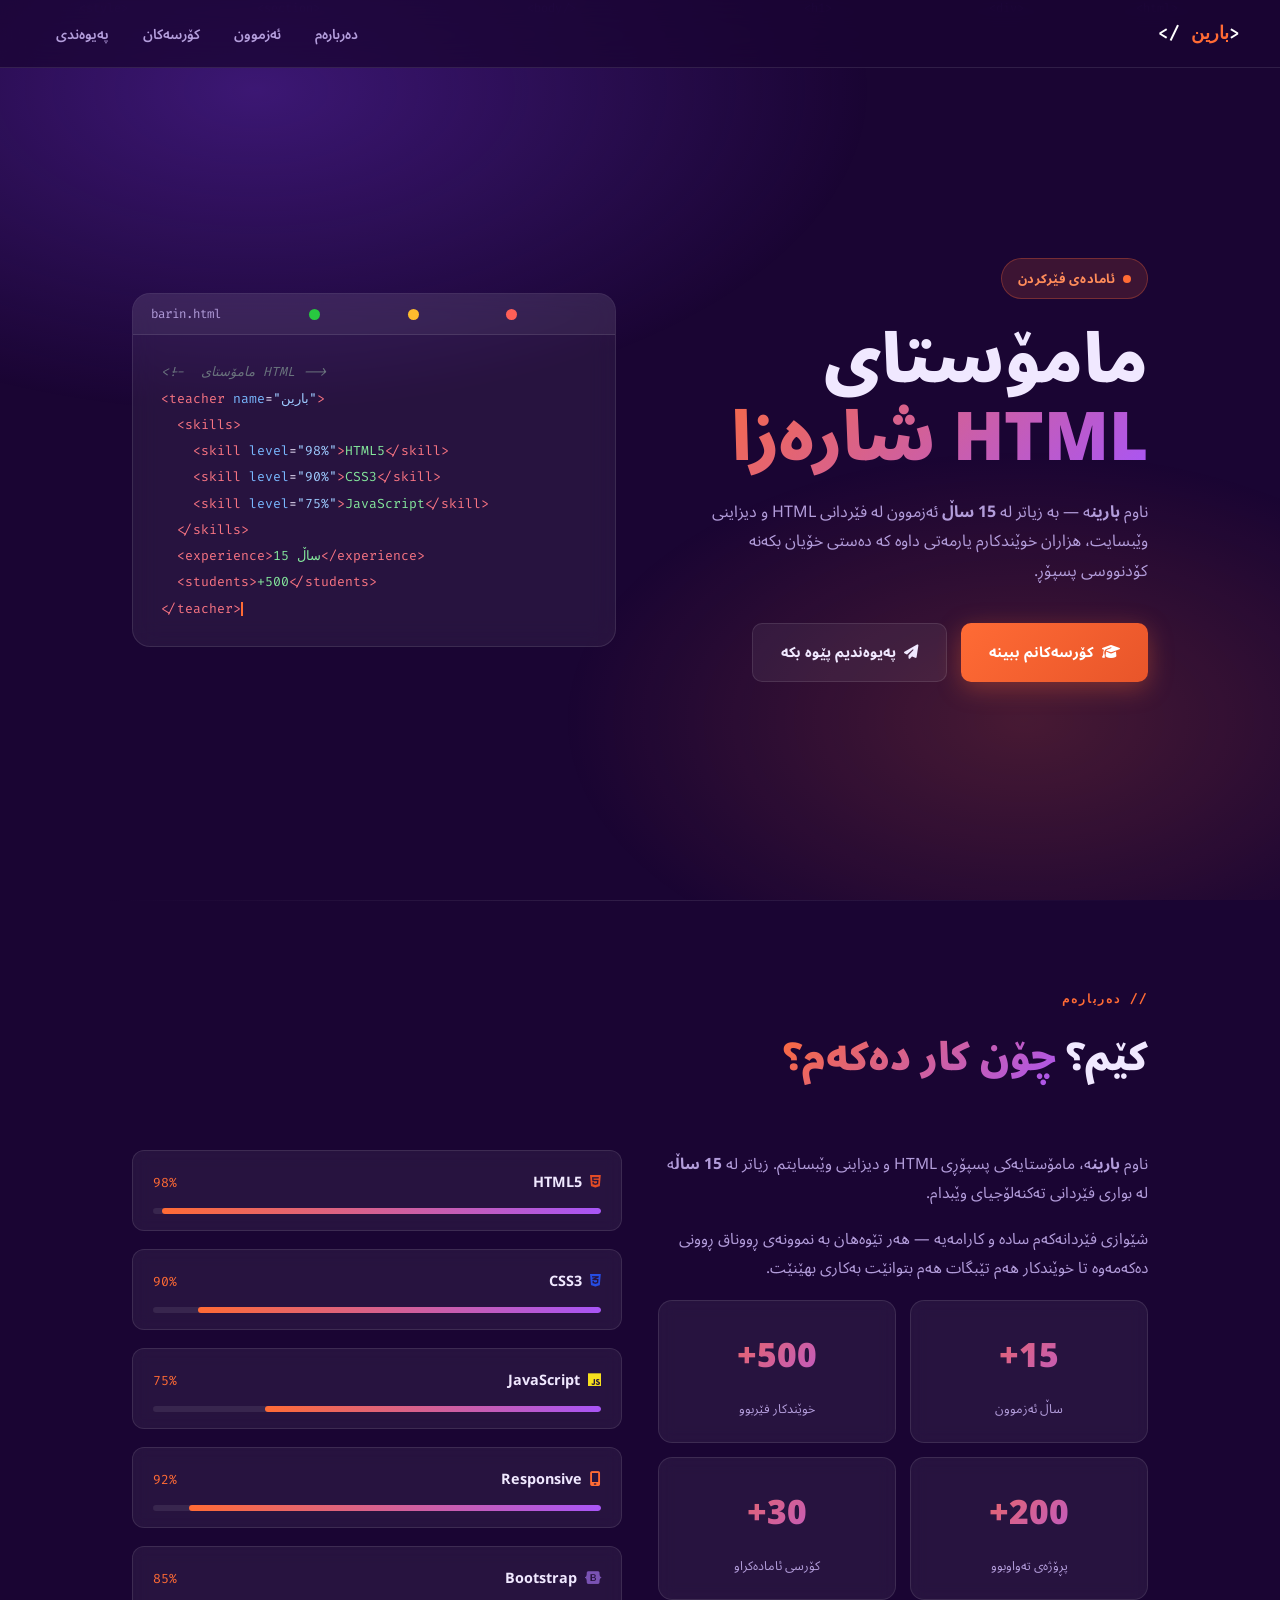
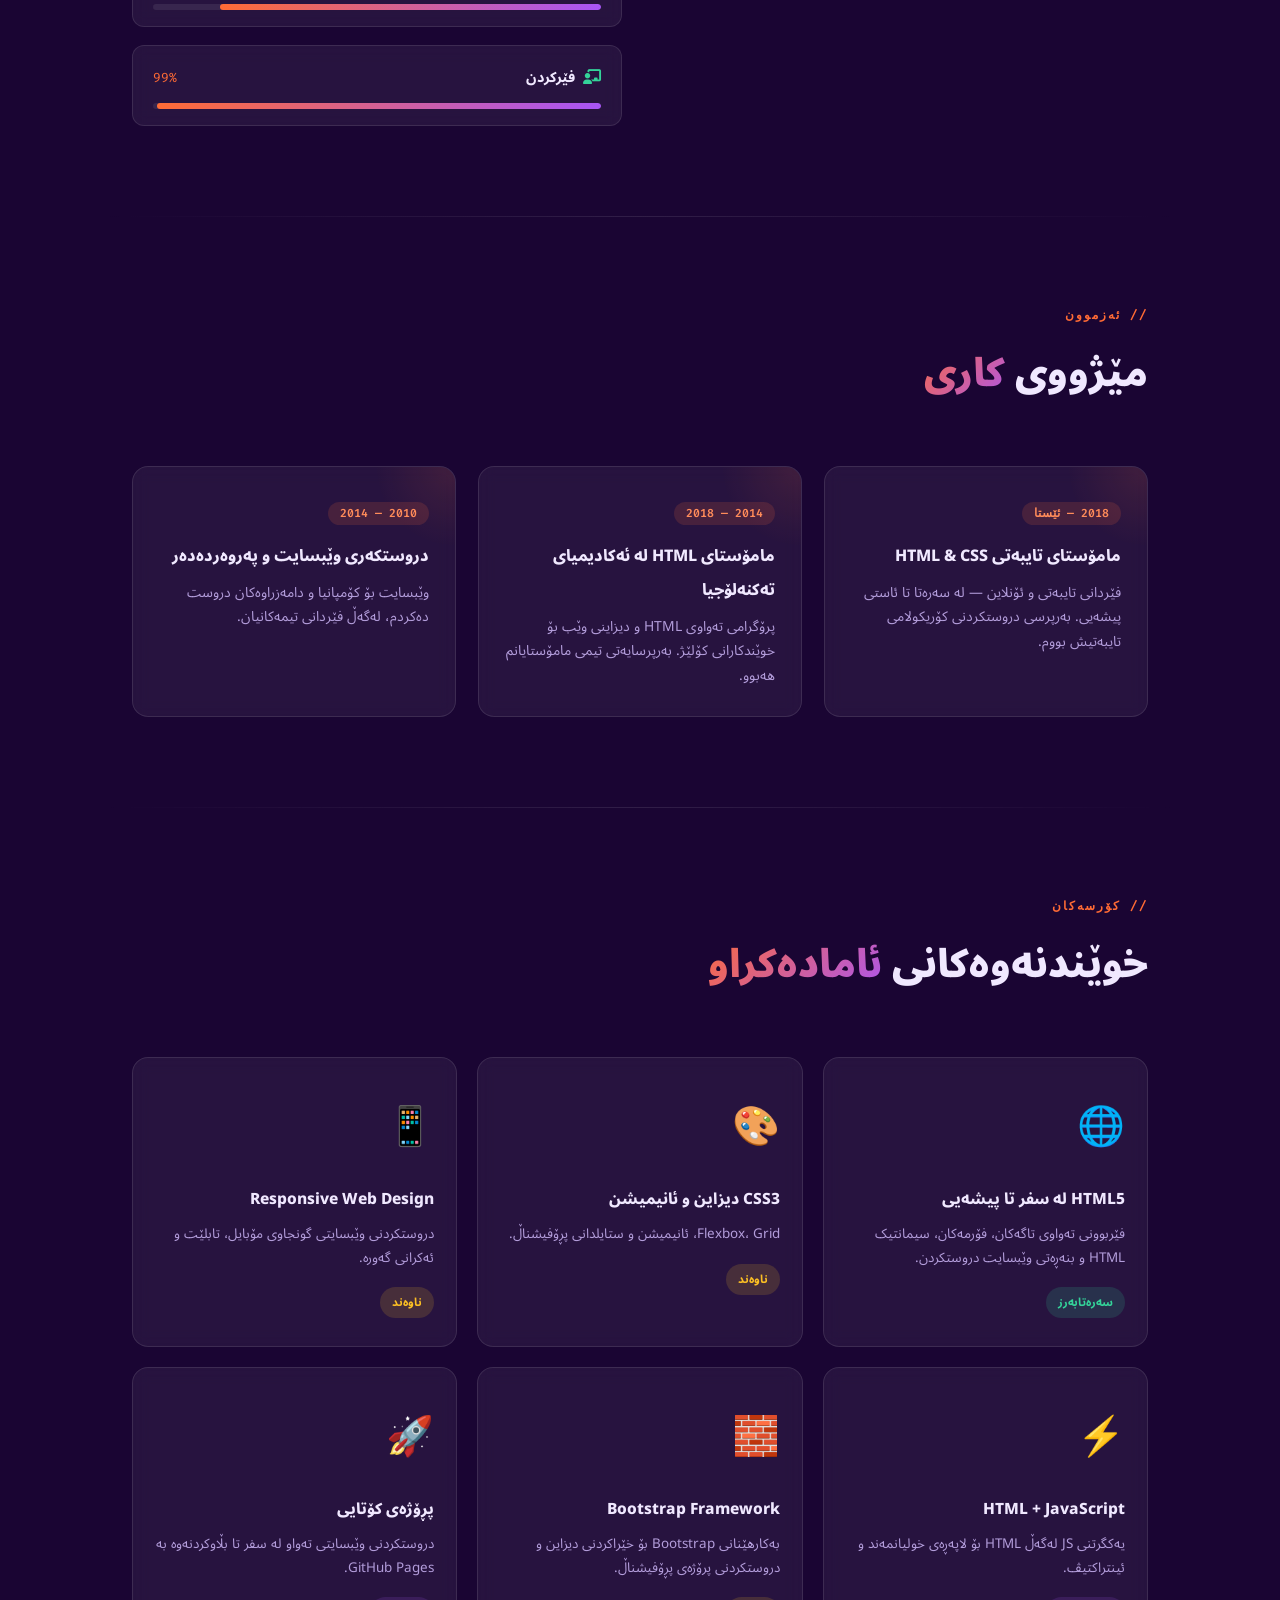
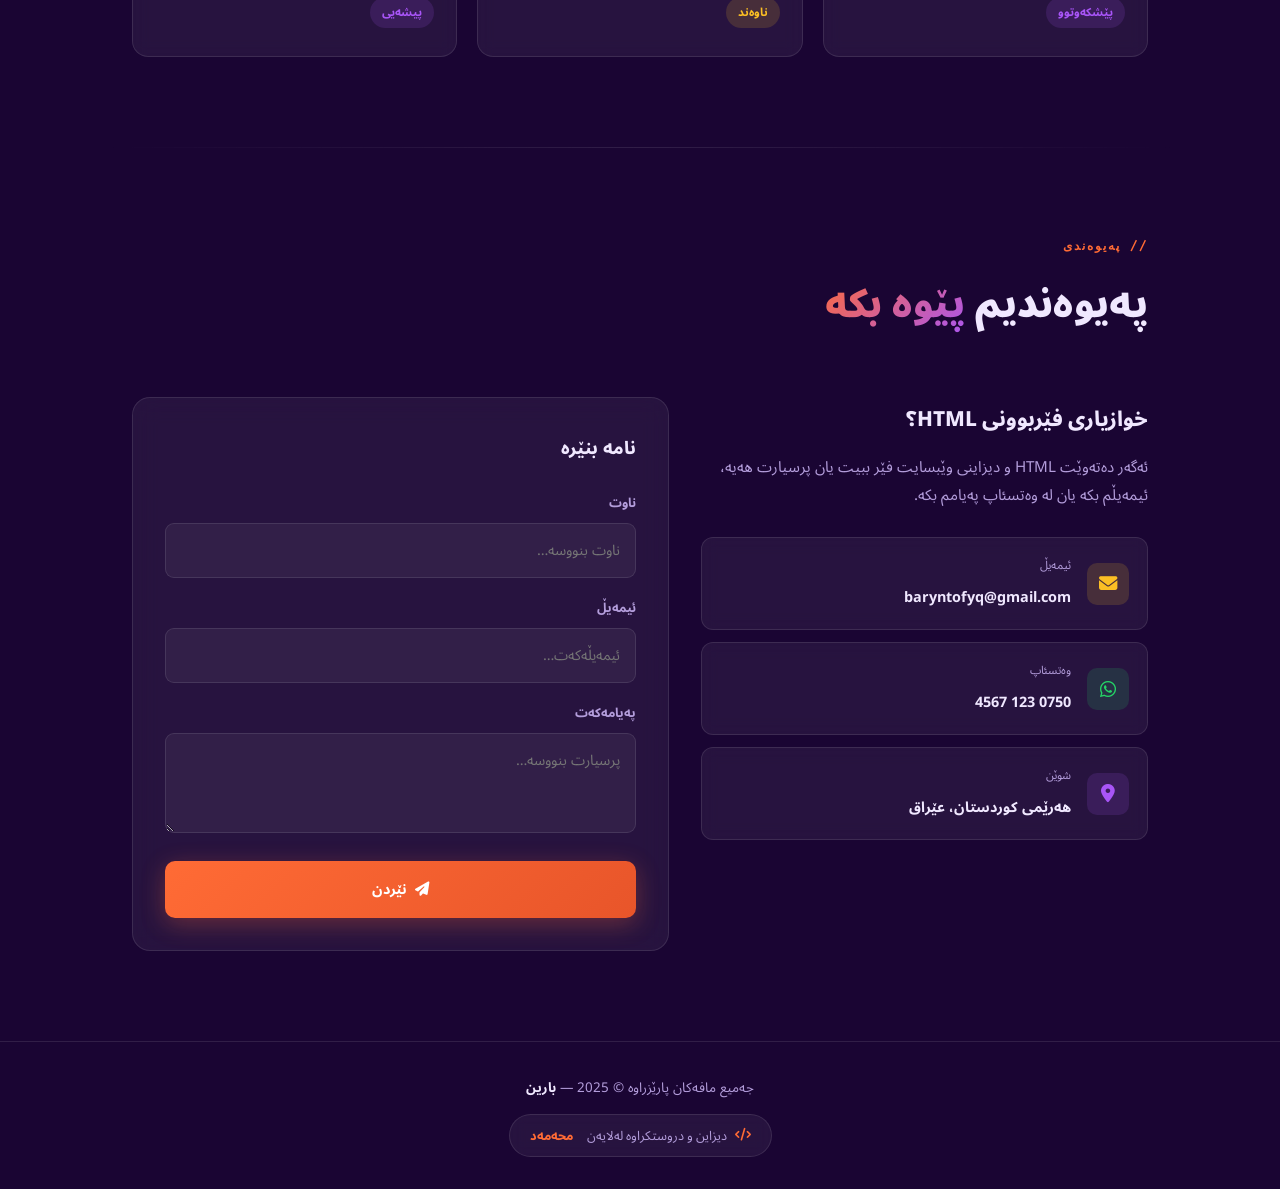
==== index.html @ e1ff047e "Add files via upload" ====
<!DOCTYPE html>
<html lang="ku" dir="rtl">

<head>
  <meta charset="UTF-8" />
  <meta name="viewport" content="width=device-width, initial-scale=1.0" />
  <title>بارین — مامۆستای HTML</title>
  <link
    href="https://fonts.googleapis.com/css2?family=Noto+Sans+Arabic:wght@300;400;500;600;700;800;900&family=Fira+Code:wght@400;600&display=swap"
    rel="stylesheet" />
  <link rel="stylesheet" href="https://cdnjs.cloudflare.com/ajax/libs/font-awesome/6.5.0/css/all.min.css" />
  <style>
    *,
    *::before,
    *::after {
      box-sizing: border-box;
      margin: 0;
      padding: 0;
    }

    :root {
      --orange: #ff6b35;
      --orange2: #ff8c5a;
      --purple: #7c3aed;
      --purple2: #a855f7;
      --dark: #1a0533;
      --dark2: #2d1052;
      --card: rgba(255, 255, 255, 0.06);
      --border: rgba(255, 255, 255, 0.10);
      --text: #f0e8ff;
      --muted: #b39ddb;
      --white: #ffffff;
    }

    html {
      scroll-behavior: smooth;
    }

    body {
      font-family: 'Noto Sans Arabic', sans-serif;
      background: var(--dark);
      color: var(--text);
      min-height: 100vh;
      overflow-x: hidden;
    }

    body::before {
      content: '';
      position: fixed;
      inset: 0;
      background:
        radial-gradient(ellipse 80% 60% at 20% 10%, rgba(124, 58, 237, .35) 0%, transparent 60%),
        radial-gradient(ellipse 60% 50% at 80% 80%, rgba(255, 107, 53, .20) 0%, transparent 60%);
      pointer-events: none;
      z-index: 0;
    }

    /* floating code tags */
    .code-float {
      position: fixed;
      font-family: 'Fira Code', monospace;
      font-size: .75rem;
      color: rgba(124, 58, 237, .22);
      pointer-events: none;
      z-index: 0;
      user-select: none;
      animation: floatUp linear infinite;
    }

    @keyframes floatUp {
      0% {
        transform: translateY(100vh) rotate(-5deg);
        opacity: 0;
      }

      10% {
        opacity: 1;
      }

      90% {
        opacity: 1;
      }

      100% {
        transform: translateY(-20vh) rotate(5deg);
        opacity: 0;
      }
    }

    /* ── NAVBAR ── */
    nav {
      position: fixed;
      top: 0;
      left: 0;
      right: 0;
      z-index: 100;
      padding: 0 40px;
      height: 68px;
      display: flex;
      align-items: center;
      justify-content: space-between;
      background: rgba(26, 5, 51, .75);
      backdrop-filter: blur(16px);
      border-bottom: 1px solid var(--border);
    }

    .logo {
      font-family: 'Fira Code', monospace;
      font-size: 1.1rem;
      font-weight: 600;
      color: var(--white);
      text-decoration: none;
    }

    .logo em {
      color: var(--orange);
      font-style: normal;
    }

    .nav-links {
      display: flex;
      gap: 2px;
      list-style: none;
    }

    .nav-links a {
      color: var(--muted);
      text-decoration: none;
      font-size: .87rem;
      font-weight: 600;
      padding: 7px 16px;
      border-radius: 8px;
      transition: color .2s, background .2s;
    }

    .nav-links a:hover {
      color: var(--white);
      background: var(--card);
    }

    @media(max-width:600px) {
      nav {
        padding: 0 20px;
      }

      .nav-links {
        display: none;
      }
    }

    /* ── HERO ── */
    .hero {
      position: relative;
      z-index: 1;
      min-height: 100vh;
      display: grid;
      grid-template-columns: 1fr 1fr;
      align-items: center;
      max-width: 1080px;
      margin: 0 auto;
      padding: 100px 32px 60px;
      gap: 48px;
    }

    @media(max-width:768px) {
      .hero {
        grid-template-columns: 1fr;
        text-align: center;
        padding-top: 100px;
      }
    }

    .hero-chip {
      display: inline-flex;
      align-items: center;
      gap: 8px;
      background: rgba(255, 107, 53, .15);
      border: 1px solid rgba(255, 107, 53, .3);
      color: var(--orange2);
      font-size: .8rem;
      font-weight: 700;
      padding: 6px 16px;
      border-radius: 50px;
      margin-bottom: 24px;
      letter-spacing: .5px;
    }

    .blink {
      width: 8px;
      height: 8px;
      border-radius: 50%;
      background: var(--orange);
      animation: blink 1.4s ease infinite;
    }

    @keyframes blink {

      0%,
      100% {
        opacity: 1
      }

      50% {
        opacity: .2
      }
    }

    .hero h1 {
      font-size: clamp(2.4rem, 6vw, 4.2rem);
      font-weight: 900;
      line-height: 1.15;
      margin-bottom: 20px;
    }

    .hero h1 .name {
      display: block;
      background: linear-gradient(135deg, var(--orange), var(--purple2));
      -webkit-background-clip: text;
      background-clip: text;
      -webkit-text-fill-color: transparent;
    }

    .hero-desc {
      color: var(--muted);
      font-size: 1rem;
      line-height: 1.85;
      margin-bottom: 36px;
      max-width: 440px;
    }

    @media(max-width:768px) {
      .hero-desc {
        margin: 0 auto 36px;
      }
    }

    .hero-actions {
      display: flex;
      gap: 14px;
      flex-wrap: wrap;
    }

    @media(max-width:768px) {
      .hero-actions {
        justify-content: center;
      }
    }

    .btn {
      display: inline-flex;
      align-items: center;
      gap: 8px;
      padding: 13px 28px;
      border-radius: 10px;
      font-family: 'Noto Sans Arabic', sans-serif;
      font-weight: 700;
      font-size: .9rem;
      text-decoration: none;
      cursor: pointer;
      border: none;
      transition: transform .18s, box-shadow .18s;
    }

    .btn:hover {
      transform: translateY(-3px);
    }

    .btn-orange {
      background: linear-gradient(135deg, var(--orange), #e8552a);
      color: #fff;
      box-shadow: 0 6px 24px rgba(255, 107, 53, .35);
    }

    .btn-orange:hover {
      box-shadow: 0 10px 32px rgba(255, 107, 53, .5);
    }

    .btn-ghost {
      background: var(--card);
      color: var(--text);
      border: 1px solid var(--border);
    }

    .btn-ghost:hover {
      background: rgba(255, 255, 255, .10);
    }

    /* hero code card */
    .hero-card {
      background: var(--card);
      border: 1px solid var(--border);
      border-radius: 18px;
      overflow: hidden;
      backdrop-filter: blur(12px);
      animation: float 5s ease-in-out infinite;
    }

    @keyframes float {

      0%,
      100% {
        transform: translateY(0);
      }

      50% {
        transform: translateY(-12px);
      }
    }

    @media(max-width:768px) {
      .hero-card {
        max-width: 400px;
        margin: 0 auto;
      }
    }

    .card-bar {
      background: rgba(255, 255, 255, .05);
      padding: 12px 18px;
      display: flex;
      align-items: center;
      gap: 8px;
      border-bottom: 1px solid var(--border);
    }

    .dot-r {
      width: 11px;
      height: 11px;
      border-radius: 50%;
      background: #ff5f57;
    }

    .dot-y {
      width: 11px;
      height: 11px;
      border-radius: 50%;
      background: #febc2e;
    }

    .dot-g {
      width: 11px;
      height: 11px;
      border-radius: 50%;
      background: #28c840;
    }

    .card-bar span {
      color: var(--muted);
      font-size: .78rem;
      font-family: 'Fira Code', monospace;
      margin-right: auto;
    }

    .card-code {
      padding: 24px 28px;
      font-family: 'Fira Code', monospace;
      font-size: .82rem;
      line-height: 2;
      direction: ltr;
      text-align: left;
    }

    .t-tag {
      color: #f97583;
    }

    .t-attr {
      color: #79b8ff;
    }

    .t-val {
      color: #9ecbff;
    }

    .t-str {
      color: #85e89d;
    }

    .t-comm {
      color: #6a737d;
      font-style: italic;
    }

    .t-cursor {
      display: inline-block;
      width: 2px;
      height: 1.1em;
      background: var(--orange);
      vertical-align: middle;
      animation: cur 1s step-end infinite;
    }

    @keyframes cur {

      0%,
      100% {
        opacity: 1
      }

      50% {
        opacity: 0
      }
    }

    /* ── SECTION BASE ── */
    .section {
      position: relative;
      z-index: 1;
      max-width: 1080px;
      margin: 0 auto;
      padding: 90px 32px;
    }

    .sec-eyebrow {
      color: var(--orange);
      font-family: 'Fira Code', monospace;
      font-size: .78rem;
      font-weight: 600;
      letter-spacing: 2px;
      text-transform: uppercase;
      margin-bottom: 10px;
    }

    .sec-title {
      font-size: clamp(1.6rem, 4vw, 2.4rem);
      font-weight: 900;
      margin-bottom: 52px;
    }

    .sec-title span {
      background: linear-gradient(135deg, var(--orange), var(--purple2));
      -webkit-background-clip: text;
      background-clip: text;
      -webkit-text-fill-color: transparent;
    }

    .reveal {
      opacity: 0;
      transform: translateY(28px);
      transition: opacity .65s ease, transform .65s ease;
    }

    .reveal.on {
      opacity: 1;
      transform: none;
    }

    /* ── ABOUT ── */
    .about-grid {
      display: grid;
      grid-template-columns: 1fr 1fr;
      gap: 36px;
    }

    @media(max-width:700px) {
      .about-grid {
        grid-template-columns: 1fr;
      }
    }

    .about-text p {
      color: var(--muted);
      line-height: 1.9;
      font-size: .97rem;
      margin-bottom: 16px;
    }

    .num-row {
      display: grid;
      grid-template-columns: repeat(2, 1fr);
      gap: 14px;
      margin-top: 8px;
    }

    .num-box {
      background: var(--card);
      border: 1px solid var(--border);
      border-radius: 14px;
      padding: 20px 16px;
      text-align: center;
      backdrop-filter: blur(8px);
    }

    .num-box .n {
      font-size: 2.1rem;
      font-weight: 900;
      background: linear-gradient(135deg, var(--orange), var(--purple2));
      -webkit-background-clip: text;
      background-clip: text;
      -webkit-text-fill-color: transparent;
      display: block;
    }

    .num-box .l {
      font-size: .78rem;
      color: var(--muted);
      margin-top: 4px;
    }

    /* skills */
    .skill-wrap {
      display: flex;
      flex-direction: column;
      gap: 18px;
    }

    .sk {
      background: var(--card);
      border: 1px solid var(--border);
      border-radius: 12px;
      padding: 16px 20px;
      backdrop-filter: blur(8px);
    }

    .sk-top {
      display: flex;
      justify-content: space-between;
      align-items: center;
      margin-bottom: 10px;
    }

    .sk-name {
      font-size: .9rem;
      font-weight: 700;
      display: flex;
      align-items: center;
      gap: 8px;
    }

    .sk-pct {
      font-family: 'Fira Code', monospace;
      font-size: .82rem;
      color: var(--orange);
    }

    .sk-bar {
      height: 6px;
      background: rgba(255, 255, 255, .08);
      border-radius: 50px;
      overflow: hidden;
    }

    .sk-fill {
      height: 100%;
      border-radius: 50px;
      width: 0;
      background: linear-gradient(90deg, var(--orange), var(--purple2));
      transition: width 1.3s cubic-bezier(.4, 0, .2, 1);
    }

    /* ── EXPERIENCE ── */
    .exp-grid {
      display: grid;
      grid-template-columns: repeat(auto-fit, minmax(300px, 1fr));
      gap: 22px;
    }

    .exp-card {
      background: var(--card);
      border: 1px solid var(--border);
      border-radius: 16px;
      padding: 28px 26px;
      backdrop-filter: blur(8px);
      position: relative;
      overflow: hidden;
      transition: transform .2s, border-color .2s;
    }

    .exp-card::before {
      content: '';
      position: absolute;
      top: 0;
      right: 0;
      width: 80px;
      height: 80px;
      background: radial-gradient(circle at top right, rgba(255, 107, 53, .12), transparent 70%);
    }

    .exp-card:hover {
      transform: translateY(-5px);
      border-color: rgba(255, 107, 53, .4);
    }

    .exp-date {
      display: inline-block;
      background: rgba(255, 107, 53, .15);
      color: var(--orange2);
      font-family: 'Fira Code', monospace;
      font-size: .72rem;
      font-weight: 600;
      padding: 4px 12px;
      border-radius: 50px;
      margin-bottom: 14px;
    }

    .exp-card h3 {
      font-size: 1rem;
      font-weight: 800;
      margin-bottom: 8px;
    }

    .exp-card p {
      font-size: .87rem;
      color: var(--muted);
      line-height: 1.75;
    }

    /* ── COURSES ── */
    .courses-list {
      display: grid;
      grid-template-columns: repeat(auto-fit, minmax(240px, 1fr));
      gap: 20px;
    }

    .c-card {
      background: var(--card);
      border: 1px solid var(--border);
      border-radius: 16px;
      padding: 28px 22px;
      backdrop-filter: blur(8px);
      transition: transform .2s, border-color .2s, box-shadow .2s;
    }

    .c-card:hover {
      transform: translateY(-6px);
      border-color: rgba(124, 58, 237, .5);
      box-shadow: 0 12px 36px rgba(124, 58, 237, .1);
    }

    .c-icon-big {
      font-size: 2.4rem;
      margin-bottom: 16px;
      display: block;
    }

    .c-card h3 {
      font-size: .97rem;
      font-weight: 800;
      margin-bottom: 8px;
    }

    .c-card p {
      font-size: .84rem;
      color: var(--muted);
      line-height: 1.75;
      margin-bottom: 14px;
    }

    .level-tag {
      display: inline-block;
      padding: 3px 12px;
      border-radius: 50px;
      font-size: .72rem;
      font-weight: 700;
    }

    .lv-begin {
      background: rgba(52, 211, 153, .15);
      color: #34d399;
    }

    .lv-mid {
      background: rgba(251, 191, 36, .15);
      color: #fbbf24;
    }

    .lv-adv {
      background: rgba(167, 85, 247, .15);
      color: #a855f7;
    }

    /* ── CONTACT ── */
    .contact-grid {
      display: grid;
      grid-template-columns: 1fr 1.2fr;
      gap: 32px;
      align-items: start;
    }

    @media(max-width:680px) {
      .contact-grid {
        grid-template-columns: 1fr;
      }
    }

    .contact-left h3 {
      font-size: 1.3rem;
      font-weight: 800;
      margin-bottom: 12px;
    }

    .contact-left p {
      color: var(--muted);
      line-height: 1.85;
      font-size: .95rem;
      margin-bottom: 28px;
    }

    .c-links {
      display: flex;
      flex-direction: column;
      gap: 12px;
    }

    .cl {
      display: flex;
      align-items: center;
      gap: 16px;
      background: var(--card);
      border: 1px solid var(--border);
      border-radius: 12px;
      padding: 15px 18px;
      text-decoration: none;
      color: var(--text);
      backdrop-filter: blur(8px);
      transition: border-color .2s, background .2s;
    }

    .cl:hover {
      border-color: var(--orange);
      background: rgba(255, 107, 53, .06);
    }

    .cl-ico {
      width: 42px;
      height: 42px;
      border-radius: 10px;
      display: flex;
      align-items: center;
      justify-content: center;
      font-size: 1.15rem;
      flex-shrink: 0;
    }

    .ico-email {
      background: rgba(251, 191, 36, .15);
      color: #fbbf24;
    }

    .ico-wa {
      background: rgba(37, 211, 102, .15);
      color: #25d366;
    }

    .ico-loc {
      background: rgba(167, 85, 247, .15);
      color: #a855f7;
    }

    .cl small {
      display: block;
      color: var(--muted);
      font-size: .72rem;
      margin-bottom: 2px;
    }

    .cl strong {
      font-size: .9rem;
    }

    /* form */
    .contact-form {
      background: var(--card);
      border: 1px solid var(--border);
      border-radius: 18px;
      padding: 32px;
      backdrop-filter: blur(12px);
    }

    .contact-form h3 {
      font-size: 1.1rem;
      font-weight: 800;
      margin-bottom: 22px;
    }

    .fg {
      margin-bottom: 16px;
    }

    .fg label {
      display: block;
      font-size: .8rem;
      font-weight: 700;
      color: var(--muted);
      margin-bottom: 7px;
    }

    .fg input,
    .fg textarea {
      width: 100%;
      background: rgba(255, 255, 255, .05);
      border: 1px solid var(--border);
      border-radius: 9px;
      padding: 11px 15px;
      color: var(--text);
      font-family: 'Noto Sans Arabic', sans-serif;
      font-size: .9rem;
      outline: none;
      transition: border-color .2s;
      resize: vertical;
      direction: rtl;
    }

    .fg input:focus,
    .fg textarea:focus {
      border-color: var(--orange);
    }

    .fg textarea {
      min-height: 100px;
    }

    .btn-send {
      width: 100%;
      justify-content: center;
      background: linear-gradient(135deg, var(--orange), #e8552a);
      color: #fff;
      box-shadow: 0 6px 24px rgba(255, 107, 53, .3);
      border: none;
    }

    /* ── DIVIDER ── */
    .divider {
      position: relative;
      z-index: 1;
      height: 1px;
      background: linear-gradient(to left, transparent, var(--border), transparent);
      max-width: 1080px;
      margin: 0 auto;
    }

    /* ── FOOTER ── */
    footer {
      position: relative;
      z-index: 1;
      text-align: center;
      padding: 32px 20px;
      border-top: 1px solid var(--border);
      color: var(--muted);
      font-size: .84rem;
    }

    footer .credit {
      display: inline-flex;
      align-items: center;
      gap: 8px;
      margin-top: 12px;
      background: var(--card);
      border: 1px solid var(--border);
      border-radius: 50px;
      padding: 7px 20px;
      font-size: .8rem;
      backdrop-filter: blur(8px);
      text-decoration: none;
      color: var(--muted);
      transition: border-color .2s, color .2s;
    }

    footer .credit:hover {
      border-color: var(--orange);
      color: var(--orange);
    }

    footer .credit i {
      color: var(--orange);
    }

    ::-webkit-scrollbar {
      width: 5px;
    }

    ::-webkit-scrollbar-track {
      background: var(--dark);
    }

    ::-webkit-scrollbar-thumb {
      background: var(--dark2);
      border-radius: 3px;
    }
  </style>
</head>

<body>

  <!-- floating code tags -->
  <div class="code-float" style="right:8%;  animation-duration:18s; animation-delay:0s;">&lt;html&gt;</div>
  <div class="code-float" style="right:20%; animation-duration:22s; animation-delay:4s;">&lt;div&gt;</div>
  <div class="code-float" style="right:55%; animation-duration:15s; animation-delay:2s;">&lt;/body&gt;</div>
  <div class="code-float" style="right:75%; animation-duration:25s; animation-delay:7s;">&lt;section&gt;</div>
  <div class="code-float" style="right:35%; animation-duration:19s; animation-delay:10s;">&lt;h1&gt;</div>
  <div class="code-float" style="right:90%; animation-duration:21s; animation-delay:1s;">&lt;style&gt;</div>

  <!-- ══ NAVBAR ══ -->
  <nav>
    <a class="logo" href="#home">&lt;<em>بارین</em>&nbsp;/&gt;</a>
    <ul class="nav-links">
      <li><a href="#about">دەربارەم</a></li>
      <li><a href="#experience">ئەزموون</a></li>
      <li><a href="#courses">کۆرسەکان</a></li>
      <li><a href="#contact">پەیوەندی</a></li>
    </ul>
  </nav>

  <!-- ══ HERO ══ -->
  <div class="hero" id="home">
    <div class="hero-left">
      <div class="hero-chip">
        <span class="blink"></span>
        ئامادەی فێرکردن
      </div>
      <h1>
        مامۆستای 
        <span class="name">HTML شارەزا</span>
      </h1>
      <p class="hero-desc">
        ناوم <strong>بارین</strong>ە — بە زیاتر لە <strong>15 ساڵ</strong> ئەزموون
        لە فێردانی HTML و دیزاینی وێبسایت، هزاران خوێندکارم یارمەتی داوە کە
        دەستی خۆیان بکەنە کۆدنووسی پسپۆڕ.
      </p>
      <div class="hero-actions">
        <a href="#courses" class="btn btn-orange">
          <i class="fa-solid fa-graduation-cap"></i>
          کۆرسەکانم ببینە
        </a>
        <a href="#contact" class="btn btn-ghost">
          <i class="fa-solid fa-paper-plane"></i>
          پەیوەندیم پێوە بکە
        </a>
      </div>
    </div>

    <div class="hero-card">
      <div class="card-bar">
        <span class="dot-r"></span>
        <span class="dot-y"></span>
        <span class="dot-g"></span>
        <span>barin.html</span>
      </div>
      <div class="card-code">
        <div><span class="t-comm">&lt;!-- مامۆستای HTML --&gt;</span></div>
        <div><span class="t-tag">&lt;teacher</span> <span class="t-attr">name</span>=<span
            class="t-val">"بارین"</span><span class="t-tag">&gt;</span></div>
        <div>&nbsp;&nbsp;<span class="t-tag">&lt;skills&gt;</span></div>
        <div>&nbsp;&nbsp;&nbsp;&nbsp;<span class="t-tag">&lt;skill</span> <span class="t-attr">level</span>=<span
            class="t-val">"98%"</span><span class="t-tag">&gt;</span><span class="t-str">HTML5</span><span
            class="t-tag">&lt;/skill&gt;</span></div>
        <div>&nbsp;&nbsp;&nbsp;&nbsp;<span class="t-tag">&lt;skill</span> <span class="t-attr">level</span>=<span
            class="t-val">"90%"</span><span class="t-tag">&gt;</span><span class="t-str">CSS3</span><span
            class="t-tag">&lt;/skill&gt;</span></div>
        <div>&nbsp;&nbsp;&nbsp;&nbsp;<span class="t-tag">&lt;skill</span> <span class="t-attr">level</span>=<span
            class="t-val">"75%"</span><span class="t-tag">&gt;</span><span class="t-str">JavaScript</span><span
            class="t-tag">&lt;/skill&gt;</span></div>
        <div>&nbsp;&nbsp;<span class="t-tag">&lt;/skills&gt;</span></div>
        <div>&nbsp;&nbsp;<span class="t-tag">&lt;experience&gt;</span><span class="t-str">15 ساڵ</span><span
            class="t-tag">&lt;/experience&gt;</span></div>
        <div>&nbsp;&nbsp;<span class="t-tag">&lt;students&gt;</span><span class="t-str">+500</span><span
            class="t-tag">&lt;/students&gt;</span></div>
        <div><span class="t-tag">&lt;/teacher&gt;</span><span class="t-cursor"></span></div>
      </div>
    </div>
  </div>

  <div class="divider"></div>

  <!-- ══ ABOUT ══ -->
  <div class="section" id="about">
    <div class="reveal">
      <p class="sec-eyebrow">// دەربارەم</p>
      <h2 class="sec-title">کێم؟ <span>چۆن کار دەکەم؟</span></h2>
    </div>
    <div class="about-grid">
      <div class="about-text reveal">
        <p>ناوم <strong>بارین</strong>ە، مامۆستایەکی پسپۆڕی HTML و دیزاینی وێبسایتم. زیاتر لە <strong>15 ساڵ</strong>ە
          لە بواری فێردانی تەکنەلۆجیای وێبدام.</p>
        <p>شێوازی فێردانەکەم سادە و کارامەیە — هەر تێوەهان بە نموونەی ڕووناق ڕوونی دەکەمەوە تا خوێندکار هەم تێبگات هەم
          بتوانێت بەکاری بهێنێت.</p>
        <div class="num-row">
          <div class="num-box"><span class="n">15+</span>
            <div class="l">ساڵ ئەزموون</div>
          </div>
          <div class="num-box"><span class="n">500+</span>
            <div class="l">خوێندکار فێربوو</div>
          </div>
          <div class="num-box"><span class="n">200+</span>
            <div class="l">پڕۆژەی تەواوبوو</div>
          </div>
          <div class="num-box"><span class="n">30+</span>
            <div class="l">کۆرسی ئامادەکراو</div>
          </div>
        </div>
      </div>
      <div class="skill-wrap reveal">
        <div class="sk">
          <div class="sk-top">
            <span class="sk-name"><i class="fa-brands fa-html5" style="color:#e34c26"></i> HTML5</span>
            <span class="sk-pct">98%</span>
          </div>
          <div class="sk-bar">
            <div class="sk-fill" data-w="98"></div>
          </div>
        </div>
        <div class="sk">
          <div class="sk-top">
            <span class="sk-name"><i class="fa-brands fa-css3-alt" style="color:#264de4"></i> CSS3</span>
            <span class="sk-pct">90%</span>
          </div>
          <div class="sk-bar">
            <div class="sk-fill" data-w="90"></div>
          </div>
        </div>
        <div class="sk">
          <div class="sk-top">
            <span class="sk-name"><i class="fa-brands fa-js" style="color:#f7df1e"></i> JavaScript</span>
            <span class="sk-pct">75%</span>
          </div>
          <div class="sk-bar">
            <div class="sk-fill" data-w="75"></div>
          </div>
        </div>
        <div class="sk">
          <div class="sk-top">
            <span class="sk-name"><i class="fa-solid fa-mobile-screen" style="color:#ff6b35"></i> Responsive</span>
            <span class="sk-pct">92%</span>
          </div>
          <div class="sk-bar">
            <div class="sk-fill" data-w="92"></div>
          </div>
        </div>
        <div class="sk">
          <div class="sk-top">
            <span class="sk-name"><i class="fa-brands fa-bootstrap" style="color:#7952b3"></i> Bootstrap</span>
            <span class="sk-pct">85%</span>
          </div>
          <div class="sk-bar">
            <div class="sk-fill" data-w="85"></div>
          </div>
        </div>
        <div class="sk">
          <div class="sk-top">
            <span class="sk-name"><i class="fa-solid fa-chalkboard-user" style="color:#34d399"></i> فێرکردن</span>
            <span class="sk-pct">99%</span>
          </div>
          <div class="sk-bar">
            <div class="sk-fill" data-w="99"></div>
          </div>
        </div>
      </div>
    </div>
  </div>

  <div class="divider"></div>

  <!-- ══ EXPERIENCE ══ -->
  <div class="section" id="experience">
    <div class="reveal">
      <p class="sec-eyebrow">// ئەزموون</p>
      <h2 class="sec-title">مێژووی <span>کاری</span></h2>
    </div>
    <div class="exp-grid">
      <div class="exp-card reveal">
        <span class="exp-date">2018 — ئێستا</span>
        <h3>مامۆستای تایبەتی HTML &amp; CSS</h3>
        <p>فێردانی تایبەتی و ئۆنلاین — لە سەرەتا تا ئاستی پیشەیی. بەرپرسی دروستکردنی کۆریکولامی تایبەتیش بووم.</p>
      </div>
      <div class="exp-card reveal">
        <span class="exp-date">2014 — 2018</span>
        <h3>مامۆستای HTML لە ئەکادیمیای تەکنەلۆجیا</h3>
        <p>پرۆگرامی تەواوی HTML و دیزاینی وێب بۆ خوێندکارانی کۆلێژ. بەرپرسایەتی تیمی مامۆستایانم هەبوو.</p>
      </div>
      <div class="exp-card reveal">
        <span class="exp-date">2010 — 2014</span>
        <h3>دروستکەری وێبسایت و پەروەردەدەر</h3>
        <p>وێبسایت بۆ کۆمپانیا و دامەزراوەکان دروست دەکردم، لەگەڵ فێردانی تیمەکانیان.</p>
      </div>
    </div>
  </div>

  <div class="divider"></div>

  <!-- ══ COURSES ══ -->
  <div class="section" id="courses">
    <div class="reveal">
      <p class="sec-eyebrow">// کۆرسەکان</p>
      <h2 class="sec-title">خوێندنەوەکانی <span>ئامادەکراو</span></h2>
    </div>
    <div class="courses-list">
      <div class="c-card reveal">
        <span class="c-icon-big">🌐</span>
        <h3>HTML5 لە سفر تا پیشەیی</h3>
        <p>فێربوونی تەواوی تاگەکان، فۆرمەکان، سیمانتیک HTML و بنەڕەتی وێبسایت دروستکردن.</p>
        <span class="level-tag lv-begin">سەرەتابەرز</span>
      </div>
      <div class="c-card reveal">
        <span class="c-icon-big">🎨</span>
        <h3>CSS3 دیزاین و ئانیمیشن</h3>
        <p>Flexbox، Grid، ئانیمیشن و ستایلدانی پڕۆفیشناڵ.</p>
        <span class="level-tag lv-mid">ناوەند</span>
      </div>
      <div class="c-card reveal">
        <span class="c-icon-big">📱</span>
        <h3>Responsive Web Design</h3>
        <p>دروستکردنی وێبسایتی گونجاوی مۆبایل، تابلێت و ئەکرانی گەورە.</p>
        <span class="level-tag lv-mid">ناوەند</span>
      </div>
      <div class="c-card reveal">
        <span class="c-icon-big">⚡</span>
        <h3>HTML + JavaScript</h3>
        <p>یەکگرتنی JS لەگەڵ HTML بۆ لاپەڕەی خولیانمەند و ئینتراکتیڤ.</p>
        <span class="level-tag lv-adv">پێشکەوتوو</span>
      </div>
      <div class="c-card reveal">
        <span class="c-icon-big">🧱</span>
        <h3>Bootstrap Framework</h3>
        <p>بەکارهێنانی Bootstrap بۆ خێراکردنی دیزاین و دروستکردنی پرۆژەی پڕۆفیشناڵ.</p>
        <span class="level-tag lv-mid">ناوەند</span>
      </div>
      <div class="c-card reveal">
        <span class="c-icon-big">🚀</span>
        <h3>پڕۆژەی کۆتایی</h3>
        <p>دروستکردنی وێبسایتی تەواو لە سفر تا بڵاوکردنەوە بە GitHub Pages.</p>
        <span class="level-tag lv-adv">پیشەیی</span>
      </div>
    </div>
  </div>

  <div class="divider"></div>

  <!-- ══ CONTACT ══ -->
  <div class="section" id="contact">
    <div class="reveal">
      <p class="sec-eyebrow">// پەیوەندی</p>
      <h2 class="sec-title">پەیوەندیم <span>پێوە بکە</span></h2>
    </div>
    <div class="contact-grid">
      <div class="contact-left reveal">
        <h3>خوازیاری فێربوونی HTML؟</h3>
        <p>ئەگەر دەتەوێت HTML و دیزاینی وێبسایت فێر ببیت یان پرسیارت هەیە، ئیمەیڵم بکە یان لە وەتسئاپ پەیامم بکە.</p>
        <div class="c-links">
          <a class="cl" href="mailto:baryntofyq@gmail.com">
            <div class="cl-ico ico-email"><i class="fa-solid fa-envelope"></i></div>
            <div><small>ئیمەیڵ</small><strong>baryntofyq@gmail.com</strong></div>
          </a>
          <a class="cl" href="https://wa.me/9647501234567" target="_blank" rel="noopener">
            <div class="cl-ico ico-wa"><i class="fa-brands fa-whatsapp"></i></div>
            <div><small>وەتسئاپ</small><strong>0750 123 4567</strong></div>
          </a>
          <div class="cl">
            <div class="cl-ico ico-loc"><i class="fa-solid fa-location-dot"></i></div>
            <div><small>شوێن</small><strong>هەرێمی کوردستان، عێراق</strong></div>
          </div>
        </div>
      </div>

      <div class="contact-form reveal">
        <h3>نامە بنێرە</h3>
        <form onsubmit="sendMsg(event)">
          <div class="fg">
            <label>ناوت</label>
            <input type="text" placeholder="ناوت بنووسە…" required />
          </div>
          <div class="fg">
            <label>ئیمەیڵ</label>
            <input type="email" placeholder="ئیمەیڵەکەت…" required />
          </div>
          <div class="fg">
            <label>پەیامەکەت</label>
            <textarea placeholder="پرسیارت بنووسە…" required></textarea>
          </div>
          <button type="submit" class="btn btn-send">
            <i class="fa-solid fa-paper-plane"></i>
            نێردن
          </button>
        </form>
      </div>
    </div>
  </div>

  <!-- ══ FOOTER ══ -->
  <footer>
    <p>جەمیع مافەکان پارێزراوە &copy; 2025 — <strong style="color:var(--text)">بارین</strong></p>
    <a class="credit" href="https://mhamadrebae-pixel.github.io/my-profile/" target="_blank" rel="noopener">
      <i class="fa-solid fa-code"></i>
      دیزاین و دروستکراوە لەلایەن &nbsp;<strong style="color:var(--orange)">محەمەد</strong>
    </a>
  </footer>

  <script>
    const obs = new IntersectionObserver((entries) => {
      entries.forEach((e, i) => {
        if (e.isIntersecting) {
          setTimeout(() => {
            e.target.classList.add('on');
            e.target.querySelectorAll('.sk-fill').forEach(b => {
              b.style.width = b.dataset.w + '%';
            });
          }, i * 80);
          obs.unobserve(e.target);
        }
      });
    }, { threshold: .12 });

    document.querySelectorAll('.reveal').forEach(r => obs.observe(r));

    function sendMsg(e) {
      e.preventDefault();
      const btn = e.target.querySelector('button');
      btn.innerHTML = '<i class="fa-solid fa-check"></i> نێردرا!';
      btn.style.background = 'linear-gradient(135deg,#34d399,#059669)';
      setTimeout(() => {
        btn.innerHTML = '<i class="fa-solid fa-paper-plane"></i> نێردن';
        btn.style.background = '';
        e.target.reset();
      }, 3000);
    }
  </script>
</body>

</html>
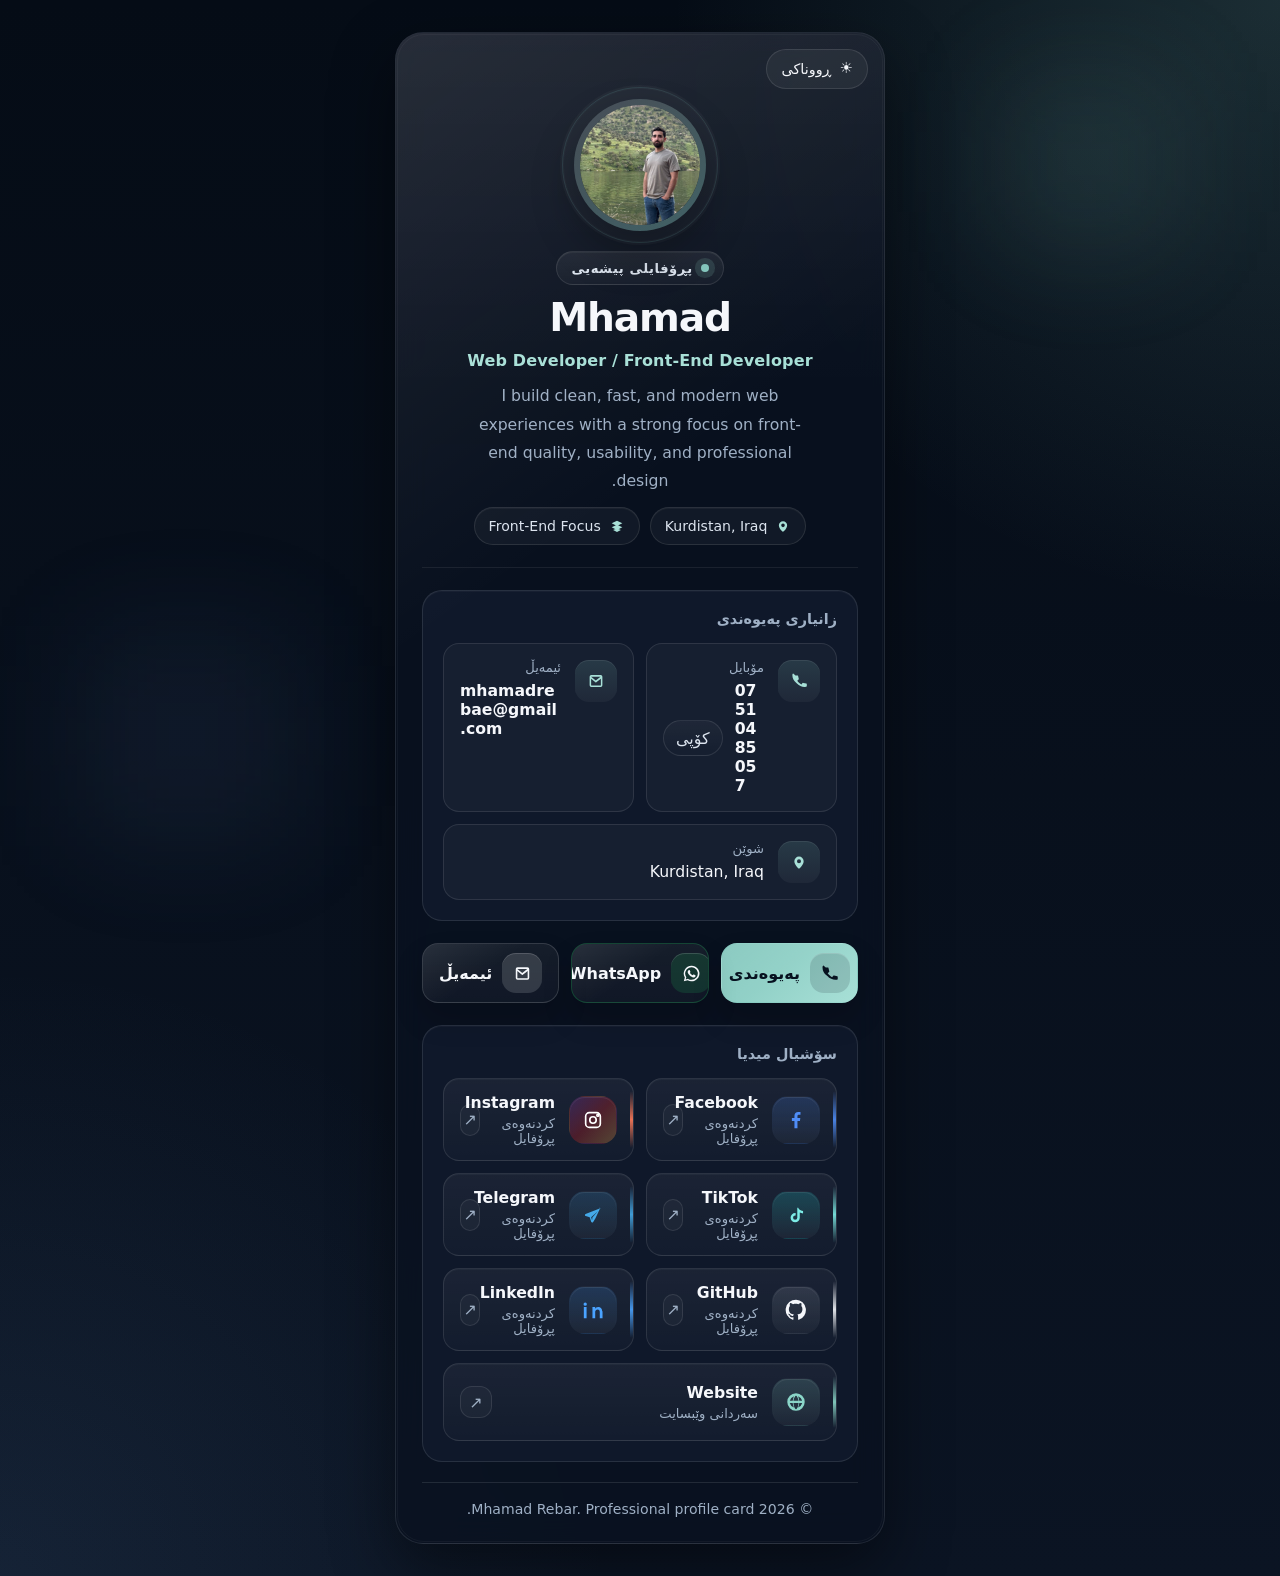
==== commit 7e15ee8b: "Add files via upload" ====
--- a/index.html
+++ b/index.html
@@ -1,1218 +1,398 @@
 <!DOCTYPE html>
-<html lang="ku" dir="rtl">
-
-<head>
-  <meta charset="UTF-8" />
-  <meta name="viewport" content="width=device-width, initial-scale=1.0" />
-  <title>بارین — مامۆستای HTML</title>
-  <link
-    href="https://fonts.googleapis.com/css2?family=Noto+Sans+Arabic:wght@300;400;500;600;700;800;900&family=Fira+Code:wght@400;600&display=swap"
-    rel="stylesheet" />
-  <link rel="stylesheet" href="https://cdnjs.cloudflare.com/ajax/libs/font-awesome/6.5.0/css/all.min.css" />
-  <style>
-    *,
-    *::before,
-    *::after {
-      box-sizing: border-box;
-      margin: 0;
-      padding: 0;
-    }
-
-    :root {
-      --orange: #ff6b35;
-      --orange2: #ff8c5a;
-      --purple: #7c3aed;
-      --purple2: #a855f7;
-      --dark: #1a0533;
-      --dark2: #2d1052;
-      --card: rgba(255, 255, 255, 0.06);
-      --border: rgba(255, 255, 255, 0.10);
-      --text: #f0e8ff;
-      --muted: #b39ddb;
-      --white: #ffffff;
-    }
-
-    html {
-      scroll-behavior: smooth;
-    }
-
-    body {
-      font-family: 'Noto Sans Arabic', sans-serif;
-      background: var(--dark);
-      color: var(--text);
-      min-height: 100vh;
-      overflow-x: hidden;
-    }
-
-    body::before {
-      content: '';
-      position: fixed;
-      inset: 0;
-      background:
-        radial-gradient(ellipse 80% 60% at 20% 10%, rgba(124, 58, 237, .35) 0%, transparent 60%),
-        radial-gradient(ellipse 60% 50% at 80% 80%, rgba(255, 107, 53, .20) 0%, transparent 60%);
-      pointer-events: none;
-      z-index: 0;
-    }
-
-    /* floating code tags */
-    .code-float {
-      position: fixed;
-      font-family: 'Fira Code', monospace;
-      font-size: .75rem;
-      color: rgba(124, 58, 237, .22);
-      pointer-events: none;
-      z-index: 0;
-      user-select: none;
-      animation: floatUp linear infinite;
-    }
-
-    @keyframes floatUp {
-      0% {
-        transform: translateY(100vh) rotate(-5deg);
-        opacity: 0;
-      }
-
-      10% {
-        opacity: 1;
-      }
-
-      90% {
-        opacity: 1;
-      }
-
-      100% {
-        transform: translateY(-20vh) rotate(5deg);
-        opacity: 0;
-      }
-    }
-
-    /* ── NAVBAR ── */
-    nav {
-      position: fixed;
-      top: 0;
-      left: 0;
-      right: 0;
-      z-index: 100;
-      padding: 0 40px;
-      height: 68px;
-      display: flex;
-      align-items: center;
-      justify-content: space-between;
-      background: rgba(26, 5, 51, .75);
-      backdrop-filter: blur(16px);
-      border-bottom: 1px solid var(--border);
-    }
-
-    .logo {
-      font-family: 'Fira Code', monospace;
-      font-size: 1.1rem;
-      font-weight: 600;
-      color: var(--white);
-      text-decoration: none;
-    }
-
-    .logo em {
-      color: var(--orange);
-      font-style: normal;
-    }
-
-    .nav-links {
-      display: flex;
-      gap: 2px;
-      list-style: none;
-    }
-
-    .nav-links a {
-      color: var(--muted);
-      text-decoration: none;
-      font-size: .87rem;
-      font-weight: 600;
-      padding: 7px 16px;
-      border-radius: 8px;
-      transition: color .2s, background .2s;
-    }
-
-    .nav-links a:hover {
-      color: var(--white);
-      background: var(--card);
-    }
-
-    @media(max-width:600px) {
-      nav {
-        padding: 0 20px;
-      }
-
-      .nav-links {
-        display: none;
-      }
-    }
-
-    /* ── HERO ── */
-    .hero {
-      position: relative;
-      z-index: 1;
-      min-height: 100vh;
-      display: grid;
-      grid-template-columns: 1fr 1fr;
-      align-items: center;
-      max-width: 1080px;
-      margin: 0 auto;
-      padding: 100px 32px 60px;
-      gap: 48px;
-    }
-
-    @media(max-width:768px) {
-      .hero {
-        grid-template-columns: 1fr;
-        text-align: center;
-        padding-top: 100px;
-      }
-    }
-
-    .hero-chip {
-      display: inline-flex;
-      align-items: center;
-      gap: 8px;
-      background: rgba(255, 107, 53, .15);
-      border: 1px solid rgba(255, 107, 53, .3);
-      color: var(--orange2);
-      font-size: .8rem;
-      font-weight: 700;
-      padding: 6px 16px;
-      border-radius: 50px;
-      margin-bottom: 24px;
-      letter-spacing: .5px;
-    }
-
-    .blink {
-      width: 8px;
-      height: 8px;
-      border-radius: 50%;
-      background: var(--orange);
-      animation: blink 1.4s ease infinite;
-    }
-
-    @keyframes blink {
-
-      0%,
-      100% {
-        opacity: 1
-      }
-
-      50% {
-        opacity: .2
-      }
-    }
-
-    .hero h1 {
-      font-size: clamp(2.4rem, 6vw, 4.2rem);
-      font-weight: 900;
-      line-height: 1.15;
-      margin-bottom: 20px;
-    }
-
-    .hero h1 .name {
-      display: block;
-      background: linear-gradient(135deg, var(--orange), var(--purple2));
-      -webkit-background-clip: text;
-      background-clip: text;
-      -webkit-text-fill-color: transparent;
-    }
-
-    .hero-desc {
-      color: var(--muted);
-      font-size: 1rem;
-      line-height: 1.85;
-      margin-bottom: 36px;
-      max-width: 440px;
-    }
-
-    @media(max-width:768px) {
-      .hero-desc {
-        margin: 0 auto 36px;
-      }
-    }
-
-    .hero-actions {
-      display: flex;
-      gap: 14px;
-      flex-wrap: wrap;
-    }
-
-    @media(max-width:768px) {
-      .hero-actions {
-        justify-content: center;
-      }
-    }
-
-    .btn {
-      display: inline-flex;
-      align-items: center;
-      gap: 8px;
-      padding: 13px 28px;
-      border-radius: 10px;
-      font-family: 'Noto Sans Arabic', sans-serif;
-      font-weight: 700;
-      font-size: .9rem;
-      text-decoration: none;
-      cursor: pointer;
-      border: none;
-      transition: transform .18s, box-shadow .18s;
-    }
-
-    .btn:hover {
-      transform: translateY(-3px);
-    }
-
-    .btn-orange {
-      background: linear-gradient(135deg, var(--orange), #e8552a);
-      color: #fff;
-      box-shadow: 0 6px 24px rgba(255, 107, 53, .35);
-    }
-
-    .btn-orange:hover {
-      box-shadow: 0 10px 32px rgba(255, 107, 53, .5);
-    }
-
-    .btn-ghost {
-      background: var(--card);
-      color: var(--text);
-      border: 1px solid var(--border);
-    }
-
-    .btn-ghost:hover {
-      background: rgba(255, 255, 255, .10);
-    }
-
-    /* hero code card */
-    .hero-card {
-      background: var(--card);
-      border: 1px solid var(--border);
-      border-radius: 18px;
-      overflow: hidden;
-      backdrop-filter: blur(12px);
-      animation: float 5s ease-in-out infinite;
-    }
-
-    @keyframes float {
-
-      0%,
-      100% {
-        transform: translateY(0);
-      }
-
-      50% {
-        transform: translateY(-12px);
-      }
-    }
-
-    @media(max-width:768px) {
-      .hero-card {
-        max-width: 400px;
-        margin: 0 auto;
-      }
-    }
-
-    .card-bar {
-      background: rgba(255, 255, 255, .05);
-      padding: 12px 18px;
-      display: flex;
-      align-items: center;
-      gap: 8px;
-      border-bottom: 1px solid var(--border);
-    }
-
-    .dot-r {
-      width: 11px;
-      height: 11px;
-      border-radius: 50%;
-      background: #ff5f57;
-    }
-
-    .dot-y {
-      width: 11px;
-      height: 11px;
-      border-radius: 50%;
-      background: #febc2e;
-    }
-
-    .dot-g {
-      width: 11px;
-      height: 11px;
-      border-radius: 50%;
-      background: #28c840;
-    }
-
-    .card-bar span {
-      color: var(--muted);
-      font-size: .78rem;
-      font-family: 'Fira Code', monospace;
-      margin-right: auto;
-    }
-
-    .card-code {
-      padding: 24px 28px;
-      font-family: 'Fira Code', monospace;
-      font-size: .82rem;
-      line-height: 2;
-      direction: ltr;
-      text-align: left;
-    }
-
-    .t-tag {
-      color: #f97583;
-    }
-
-    .t-attr {
-      color: #79b8ff;
-    }
-
-    .t-val {
-      color: #9ecbff;
-    }
-
-    .t-str {
-      color: #85e89d;
-    }
-
-    .t-comm {
-      color: #6a737d;
-      font-style: italic;
-    }
-
-    .t-cursor {
-      display: inline-block;
-      width: 2px;
-      height: 1.1em;
-      background: var(--orange);
-      vertical-align: middle;
-      animation: cur 1s step-end infinite;
-    }
-
-    @keyframes cur {
-
-      0%,
-      100% {
-        opacity: 1
-      }
-
-      50% {
-        opacity: 0
-      }
-    }
-
-    /* ── SECTION BASE ── */
-    .section {
-      position: relative;
-      z-index: 1;
-      max-width: 1080px;
-      margin: 0 auto;
-      padding: 90px 32px;
-    }
-
-    .sec-eyebrow {
-      color: var(--orange);
-      font-family: 'Fira Code', monospace;
-      font-size: .78rem;
-      font-weight: 600;
-      letter-spacing: 2px;
-      text-transform: uppercase;
-      margin-bottom: 10px;
-    }
-
-    .sec-title {
-      font-size: clamp(1.6rem, 4vw, 2.4rem);
-      font-weight: 900;
-      margin-bottom: 52px;
-    }
-
-    .sec-title span {
-      background: linear-gradient(135deg, var(--orange), var(--purple2));
-      -webkit-background-clip: text;
-      background-clip: text;
-      -webkit-text-fill-color: transparent;
-    }
-
-    .reveal {
-      opacity: 0;
-      transform: translateY(28px);
-      transition: opacity .65s ease, transform .65s ease;
-    }
-
-    .reveal.on {
-      opacity: 1;
-      transform: none;
-    }
-
-    /* ── ABOUT ── */
-    .about-grid {
-      display: grid;
-      grid-template-columns: 1fr 1fr;
-      gap: 36px;
-    }
-
-    @media(max-width:700px) {
-      .about-grid {
-        grid-template-columns: 1fr;
-      }
-    }
-
-    .about-text p {
-      color: var(--muted);
-      line-height: 1.9;
-      font-size: .97rem;
-      margin-bottom: 16px;
-    }
-
-    .num-row {
-      display: grid;
-      grid-template-columns: repeat(2, 1fr);
-      gap: 14px;
-      margin-top: 8px;
-    }
-
-    .num-box {
-      background: var(--card);
-      border: 1px solid var(--border);
-      border-radius: 14px;
-      padding: 20px 16px;
-      text-align: center;
-      backdrop-filter: blur(8px);
-    }
-
-    .num-box .n {
-      font-size: 2.1rem;
-      font-weight: 900;
-      background: linear-gradient(135deg, var(--orange), var(--purple2));
-      -webkit-background-clip: text;
-      background-clip: text;
-      -webkit-text-fill-color: transparent;
-      display: block;
-    }
-
-    .num-box .l {
-      font-size: .78rem;
-      color: var(--muted);
-      margin-top: 4px;
-    }
-
-    /* skills */
-    .skill-wrap {
-      display: flex;
-      flex-direction: column;
-      gap: 18px;
-    }
-
-    .sk {
-      background: var(--card);
-      border: 1px solid var(--border);
-      border-radius: 12px;
-      padding: 16px 20px;
-      backdrop-filter: blur(8px);
-    }
-
-    .sk-top {
-      display: flex;
-      justify-content: space-between;
-      align-items: center;
-      margin-bottom: 10px;
-    }
-
-    .sk-name {
-      font-size: .9rem;
-      font-weight: 700;
-      display: flex;
-      align-items: center;
-      gap: 8px;
-    }
-
-    .sk-pct {
-      font-family: 'Fira Code', monospace;
-      font-size: .82rem;
-      color: var(--orange);
-    }
-
-    .sk-bar {
-      height: 6px;
-      background: rgba(255, 255, 255, .08);
-      border-radius: 50px;
-      overflow: hidden;
-    }
-
-    .sk-fill {
-      height: 100%;
-      border-radius: 50px;
-      width: 0;
-      background: linear-gradient(90deg, var(--orange), var(--purple2));
-      transition: width 1.3s cubic-bezier(.4, 0, .2, 1);
-    }
-
-    /* ── EXPERIENCE ── */
-    .exp-grid {
-      display: grid;
-      grid-template-columns: repeat(auto-fit, minmax(300px, 1fr));
-      gap: 22px;
-    }
-
-    .exp-card {
-      background: var(--card);
-      border: 1px solid var(--border);
-      border-radius: 16px;
-      padding: 28px 26px;
-      backdrop-filter: blur(8px);
-      position: relative;
-      overflow: hidden;
-      transition: transform .2s, border-color .2s;
-    }
-
-    .exp-card::before {
-      content: '';
-      position: absolute;
-      top: 0;
-      right: 0;
-      width: 80px;
-      height: 80px;
-      background: radial-gradient(circle at top right, rgba(255, 107, 53, .12), transparent 70%);
-    }
-
-    .exp-card:hover {
-      transform: translateY(-5px);
-      border-color: rgba(255, 107, 53, .4);
-    }
-
-    .exp-date {
-      display: inline-block;
-      background: rgba(255, 107, 53, .15);
-      color: var(--orange2);
-      font-family: 'Fira Code', monospace;
-      font-size: .72rem;
-      font-weight: 600;
-      padding: 4px 12px;
-      border-radius: 50px;
-      margin-bottom: 14px;
-    }
-
-    .exp-card h3 {
-      font-size: 1rem;
-      font-weight: 800;
-      margin-bottom: 8px;
-    }
-
-    .exp-card p {
-      font-size: .87rem;
-      color: var(--muted);
-      line-height: 1.75;
-    }
-
-    /* ── COURSES ── */
-    .courses-list {
-      display: grid;
-      grid-template-columns: repeat(auto-fit, minmax(240px, 1fr));
-      gap: 20px;
-    }
-
-    .c-card {
-      background: var(--card);
-      border: 1px solid var(--border);
-      border-radius: 16px;
-      padding: 28px 22px;
-      backdrop-filter: blur(8px);
-      transition: transform .2s, border-color .2s, box-shadow .2s;
-    }
-
-    .c-card:hover {
-      transform: translateY(-6px);
-      border-color: rgba(124, 58, 237, .5);
-      box-shadow: 0 12px 36px rgba(124, 58, 237, .1);
-    }
-
-    .c-icon-big {
-      font-size: 2.4rem;
-      margin-bottom: 16px;
-      display: block;
-    }
-
-    .c-card h3 {
-      font-size: .97rem;
-      font-weight: 800;
-      margin-bottom: 8px;
-    }
-
-    .c-card p {
-      font-size: .84rem;
-      color: var(--muted);
-      line-height: 1.75;
-      margin-bottom: 14px;
-    }
-
-    .level-tag {
-      display: inline-block;
-      padding: 3px 12px;
-      border-radius: 50px;
-      font-size: .72rem;
-      font-weight: 700;
-    }
-
-    .lv-begin {
-      background: rgba(52, 211, 153, .15);
-      color: #34d399;
-    }
-
-    .lv-mid {
-      background: rgba(251, 191, 36, .15);
-      color: #fbbf24;
-    }
-
-    .lv-adv {
-      background: rgba(167, 85, 247, .15);
-      color: #a855f7;
-    }
-
-    /* ── CONTACT ── */
-    .contact-grid {
-      display: grid;
-      grid-template-columns: 1fr 1.2fr;
-      gap: 32px;
-      align-items: start;
-    }
-
-    @media(max-width:680px) {
-      .contact-grid {
-        grid-template-columns: 1fr;
-      }
-    }
-
-    .contact-left h3 {
-      font-size: 1.3rem;
-      font-weight: 800;
-      margin-bottom: 12px;
-    }
-
-    .contact-left p {
-      color: var(--muted);
-      line-height: 1.85;
-      font-size: .95rem;
-      margin-bottom: 28px;
-    }
-
-    .c-links {
-      display: flex;
-      flex-direction: column;
-      gap: 12px;
-    }
-
-    .cl {
-      display: flex;
-      align-items: center;
-      gap: 16px;
-      background: var(--card);
-      border: 1px solid var(--border);
-      border-radius: 12px;
-      padding: 15px 18px;
-      text-decoration: none;
-      color: var(--text);
-      backdrop-filter: blur(8px);
-      transition: border-color .2s, background .2s;
-    }
-
-    .cl:hover {
-      border-color: var(--orange);
-      background: rgba(255, 107, 53, .06);
-    }
-
-    .cl-ico {
-      width: 42px;
-      height: 42px;
-      border-radius: 10px;
-      display: flex;
-      align-items: center;
-      justify-content: center;
-      font-size: 1.15rem;
-      flex-shrink: 0;
-    }
-
-    .ico-email {
-      background: rgba(251, 191, 36, .15);
-      color: #fbbf24;
-    }
-
-    .ico-wa {
-      background: rgba(37, 211, 102, .15);
-      color: #25d366;
-    }
-
-    .ico-loc {
-      background: rgba(167, 85, 247, .15);
-      color: #a855f7;
-    }
-
-    .cl small {
-      display: block;
-      color: var(--muted);
-      font-size: .72rem;
-      margin-bottom: 2px;
-    }
-
-    .cl strong {
-      font-size: .9rem;
-    }
-
-    /* form */
-    .contact-form {
-      background: var(--card);
-      border: 1px solid var(--border);
-      border-radius: 18px;
-      padding: 32px;
-      backdrop-filter: blur(12px);
-    }
-
-    .contact-form h3 {
-      font-size: 1.1rem;
-      font-weight: 800;
-      margin-bottom: 22px;
-    }
-
-    .fg {
-      margin-bottom: 16px;
-    }
-
-    .fg label {
-      display: block;
-      font-size: .8rem;
-      font-weight: 700;
-      color: var(--muted);
-      margin-bottom: 7px;
-    }
-
-    .fg input,
-    .fg textarea {
-      width: 100%;
-      background: rgba(255, 255, 255, .05);
-      border: 1px solid var(--border);
-      border-radius: 9px;
-      padding: 11px 15px;
-      color: var(--text);
-      font-family: 'Noto Sans Arabic', sans-serif;
-      font-size: .9rem;
-      outline: none;
-      transition: border-color .2s;
-      resize: vertical;
-      direction: rtl;
-    }
-
-    .fg input:focus,
-    .fg textarea:focus {
-      border-color: var(--orange);
-    }
-
-    .fg textarea {
-      min-height: 100px;
-    }
-
-    .btn-send {
-      width: 100%;
-      justify-content: center;
-      background: linear-gradient(135deg, var(--orange), #e8552a);
-      color: #fff;
-      box-shadow: 0 6px 24px rgba(255, 107, 53, .3);
-      border: none;
-    }
-
-    /* ── DIVIDER ── */
-    .divider {
-      position: relative;
-      z-index: 1;
-      height: 1px;
-      background: linear-gradient(to left, transparent, var(--border), transparent);
-      max-width: 1080px;
-      margin: 0 auto;
-    }
-
-    /* ── FOOTER ── */
-    footer {
-      position: relative;
-      z-index: 1;
-      text-align: center;
-      padding: 32px 20px;
-      border-top: 1px solid var(--border);
-      color: var(--muted);
-      font-size: .84rem;
-    }
-
-    footer .credit {
-      display: inline-flex;
-      align-items: center;
-      gap: 8px;
-      margin-top: 12px;
-      background: var(--card);
-      border: 1px solid var(--border);
-      border-radius: 50px;
-      padding: 7px 20px;
-      font-size: .8rem;
-      backdrop-filter: blur(8px);
-      text-decoration: none;
-      color: var(--muted);
-      transition: border-color .2s, color .2s;
-    }
-
-    footer .credit:hover {
-      border-color: var(--orange);
-      color: var(--orange);
-    }
-
-    footer .credit i {
-      color: var(--orange);
-    }
-
-    ::-webkit-scrollbar {
-      width: 5px;
-    }
-
-    ::-webkit-scrollbar-track {
-      background: var(--dark);
-    }
-
-    ::-webkit-scrollbar-thumb {
-      background: var(--dark2);
-      border-radius: 3px;
-    }
-  </style>
-</head>
-
-<body>
-
-  <!-- floating code tags -->
-  <div class="code-float" style="right:8%;  animation-duration:18s; animation-delay:0s;">&lt;html&gt;</div>
-  <div class="code-float" style="right:20%; animation-duration:22s; animation-delay:4s;">&lt;div&gt;</div>
-  <div class="code-float" style="right:55%; animation-duration:15s; animation-delay:2s;">&lt;/body&gt;</div>
-  <div class="code-float" style="right:75%; animation-duration:25s; animation-delay:7s;">&lt;section&gt;</div>
-  <div class="code-float" style="right:35%; animation-duration:19s; animation-delay:10s;">&lt;h1&gt;</div>
-  <div class="code-float" style="right:90%; animation-duration:21s; animation-delay:1s;">&lt;style&gt;</div>
-
-  <!-- ══ NAVBAR ══ -->
-  <nav>
-    <a class="logo" href="#home">&lt;<em>بارین</em>&nbsp;/&gt;</a>
-    <ul class="nav-links">
-      <li><a href="#about">دەربارەم</a></li>
-      <li><a href="#experience">ئەزموون</a></li>
-      <li><a href="#courses">کۆرسەکان</a></li>
-      <li><a href="#contact">پەیوەندی</a></li>
-    </ul>
-  </nav>
-
-  <!-- ══ HERO ══ -->
-  <div class="hero" id="home">
-    <div class="hero-left">
-      <div class="hero-chip">
-        <span class="blink"></span>
-        ئامادەی فێرکردن
-      </div>
-      <h1>
-        مامۆستای 
-        <span class="name">HTML شارەزا</span>
-      </h1>
-      <p class="hero-desc">
-        ناوم <strong>بارین</strong>ە — بە زیاتر لە <strong>15 ساڵ</strong> ئەزموون
-        لە فێردانی HTML و دیزاینی وێبسایت، هزاران خوێندکارم یارمەتی داوە کە
-        دەستی خۆیان بکەنە کۆدنووسی پسپۆڕ.
-      </p>
-      <div class="hero-actions">
-        <a href="#courses" class="btn btn-orange">
-          <i class="fa-solid fa-graduation-cap"></i>
-          کۆرسەکانم ببینە
-        </a>
-        <a href="#contact" class="btn btn-ghost">
-          <i class="fa-solid fa-paper-plane"></i>
-          پەیوەندیم پێوە بکە
-        </a>
-      </div>
+<html lang="ku" dir="rtl" data-theme="dark">
+  <head>
+    <meta charset="UTF-8" />
+    <meta name="viewport" content="width=device-width, initial-scale=1.0" />
+    <title>Mhamad Rebar | Web Developer / Front-End Developer</title>
+    <meta
+      name="description"
+      content="Personal profile and contact card for Mhamad Rebar, Web Developer / Front-End Developer."
+    />
+    <meta name="theme-color" content="#07111f" id="theme-color-meta" />
+    <meta property="og:type" content="website" />
+    <meta
+      property="og:title"
+      content="Mhamad Rebar | Web Developer / Front-End Developer"
+    />
+    <meta
+      property="og:description"
+      content="Personal profile and contact card for Mhamad Rebar."
+    />
+    <meta property="og:image" content="assets/profile.jpg" />
+    <meta property="og:locale" content="ku_IQ" />
+    <link rel="icon" type="image/png" href="assets/favicon.png" />
+    <link rel="preload" as="image" href="assets/profile.jpg" />
+    <link rel="stylesheet" href="style.css" />
+    <script src="script.js" defer></script>
+  </head>
+  <body>
+    <div class="page-shell">
+      <main class="profile-card" aria-labelledby="profile-name">
+        <button
+          class="theme-toggle"
+          type="button"
+          data-theme-toggle
+          aria-label="گۆڕینی ڕووناکی ڕووکار"
+          aria-pressed="false"
+        >
+          <span class="theme-toggle__icon" aria-hidden="true">☀</span>
+          <span class="theme-toggle__text">ڕووناکی</span>
+        </button>
+
+        <section class="profile-hero">
+          <div class="avatar" data-avatar>
+            <div class="avatar__fallback" aria-hidden="true">
+              <span data-avatar-initials>MR</span>
+            </div>
+
+            <!-- Replace assets/profile.jpg with your compressed profile image. -->
+            <img
+              class="avatar__image"
+              src="assets/mhamad.jpg"
+              alt="Profile photo of Mhamad Rebar"
+              width="320"
+              height="320"
+              fetchpriority="high"
+              decoding="async"
+              data-profile-image
+            />
+          </div>
+
+          <div class="profile-copy">
+            <p class="profile-eyebrow">
+              <span class="profile-eyebrow__dot" aria-hidden="true"></span>
+              <span>پڕۆفایلی پیشەیی</span>
+            </p>
+            <!-- Personal data: update name, title, and bio here. -->
+            <h1 class="profile-name" id="profile-name" data-profile-name>
+              Mhamad
+            </h1>
+            <p class="profile-title">Web Developer / Front-End Developer</p>
+            <p class="profile-bio">
+              I build clean, fast, and modern web experiences with a strong
+              focus on front-end quality, usability, and professional design.
+            </p>
+            <div class="profile-highlights" aria-label="Quick profile highlights">
+              <span class="profile-chip">
+                <svg viewBox="0 0 24 24" focusable="false" aria-hidden="true">
+                  <path
+                    d="M12 21s-6.2-4.7-6.2-10A6.2 6.2 0 1 1 18.2 11c0 5.3-6.2 10-6.2 10Zm0-7.3a2.7 2.7 0 1 0 0-5.4 2.7 2.7 0 0 0 0 5.4Z"
+                  />
+                </svg>
+                <span>Kurdistan, Iraq</span>
+              </span>
+              <span class="profile-chip">
+                <svg viewBox="0 0 24 24" focusable="false" aria-hidden="true">
+                  <path
+                    d="M12 4 4 8l8 4 8-4-8-4Zm0 6.2L4 14l8 4 8-4-8-3.8Zm0 5L6.1 18 12 21l5.9-3L12 15.2Z"
+                  />
+                </svg>
+                <span>Front-End Focus</span>
+              </span>
+            </div>
+          </div>
+        </section>
+
+        <section class="details" aria-labelledby="details-title">
+          <h2 class="section-title" id="details-title">زانیاری پەیوەندی</h2>
+
+          <!-- Contact data: update phone, email, and location here. -->
+          <dl class="details-grid">
+            <div class="detail-item">
+              <span class="detail-item__icon" aria-hidden="true">
+                <svg viewBox="0 0 24 24" focusable="false">
+                  <path
+                    d="M7.3 4.5h2.6c.4 0 .7.2.8.6l1 4a1 1 0 0 1-.3 1l-1.7 1.5a14.2 14.2 0 0 0 2.7 2.9 13.1 13.1 0 0 0 2.9 2.1l1.4-1.8a1 1 0 0 1 1-.3l4.1.9c.4.1.6.4.6.8v2.6c0 .5-.4.9-.9 1a8.2 8.2 0 0 1-2 .2c-3.7 0-7.5-1.9-11-5.4C5.1 12 3.2 8.3 3.2 4.7c0-.5 0-1.2.2-1.9.1-.5.5-.8.9-.8Z"
+                  />
+                </svg>
+              </span>
+              <div class="detail-item__content">
+                <dt>مۆبایل</dt>
+                <dd>
+                  <a class="detail-link" href="tel:+9647510485057" dir="ltr">
+                    07510485057
+                  </a>
+                  <button
+                    class="copy-chip"
+                    type="button"
+                    data-copy-phone
+                    data-copy-value="07510485057"
+                    aria-label="کۆپی کردنی ژمارەی مۆبایل"
+                  >
+                    کۆپی
+                  </button>
+                </dd>
+              </div>
+            </div>
+
+            <div class="detail-item">
+              <span class="detail-item__icon" aria-hidden="true">
+                <svg viewBox="0 0 24 24" focusable="false">
+                  <path
+                    d="M3.5 6.2A2.2 2.2 0 0 1 5.7 4h12.6a2.2 2.2 0 0 1 2.2 2.2v11.6a2.2 2.2 0 0 1-2.2 2.2H5.7a2.2 2.2 0 0 1-2.2-2.2V6.2Zm2 .2 6.2 5 6.3-5H5.5Zm13 2.5-6.1 4.8a1 1 0 0 1-1.2 0L5.5 8.9v8.9c0 .1.1.2.2.2h12.6c.1 0 .2-.1.2-.2V8.9Z"
+                  />
+                </svg>
+              </span>
+              <div class="detail-item__content">
+                <dt>ئیمەیڵ</dt>
+                <dd>
+                  <a
+                    class="detail-link"
+                    href="mailto:mhamadrebae@gmail.com"
+                    dir="ltr"
+                  >
+                    mhamadrebae@gmail.com
+                  </a>
+                </dd>
+              </div>
+            </div>
+
+            <div class="detail-item">
+              <span class="detail-item__icon" aria-hidden="true">
+                <svg viewBox="0 0 24 24" focusable="false">
+                  <path
+                    d="M12 21s-6.2-4.7-6.2-10A6.2 6.2 0 1 1 18.2 11c0 5.3-6.2 10-6.2 10Zm0-7.3a2.7 2.7 0 1 0 0-5.4 2.7 2.7 0 0 0 0 5.4Z"
+                  />
+                </svg>
+              </span>
+              <div class="detail-item__content">
+                <dt>شوێن</dt>
+                <dd>
+                  <span class="detail-text">Kurdistan, Iraq</span>
+                </dd>
+              </div>
+            </div>
+          </dl>
+        </section>
+
+        <nav class="contact-actions" aria-label="ڕێگاکانی پەیوەندی">
+          <a
+            class="action-button action-button--primary"
+            href="tel:+9647510485057"
+            aria-label="پەیوەندی کردن بە ژمارەی مۆبایل"
+          >
+            <span class="action-button__icon" aria-hidden="true">
+              <svg viewBox="0 0 24 24" focusable="false">
+                <path
+                  d="M7.3 4.5h2.6c.4 0 .7.2.8.6l1 4a1 1 0 0 1-.3 1l-1.7 1.5a14.2 14.2 0 0 0 2.7 2.9 13.1 13.1 0 0 0 2.9 2.1l1.4-1.8a1 1 0 0 1 1-.3l4.1.9c.4.1.6.4.6.8v2.6c0 .5-.4.9-.9 1a8.2 8.2 0 0 1-2 .2c-3.7 0-7.5-1.9-11-5.4C5.1 12 3.2 8.3 3.2 4.7c0-.5 0-1.2.2-1.9.1-.5.5-.8.9-.8Z"
+                />
+              </svg>
+            </span>
+            <span>پەیوەندی</span>
+          </a>
+
+          <a
+            class="action-button action-button--whatsapp"
+            href="https://wa.me/9647510485057"
+            target="_blank"
+            rel="noopener noreferrer"
+            aria-label="کردنەوەی پەیوەندی واتسئاپ"
+          >
+            <span class="action-button__icon" aria-hidden="true">
+              <svg viewBox="0 0 24 24" focusable="false">
+                <path
+                  d="M12 2.2a9.8 9.8 0 0 0-8.4 14.8L2.3 21.7l4.9-1.3A9.8 9.8 0 1 0 12 2.2Zm0 17.8a8 8 0 0 1-4.1-1.1l-.3-.2-2.9.8.8-2.8-.2-.3A8 8 0 1 1 12 20Zm4.5-6c-.2-.1-1.4-.7-1.6-.8-.2-.1-.4-.1-.6.1l-.5.7c-.1.1-.3.2-.5.1a6.4 6.4 0 0 1-3.2-2.8c-.1-.2 0-.4.1-.5l.4-.5c.1-.2.1-.3 0-.5l-.7-1.7c-.2-.4-.4-.4-.6-.4h-.5c-.2 0-.5.1-.7.4-.2.2-.9.9-.9 2.1 0 1.2.9 2.4 1 2.5 1.7 2.4 3.8 3.5 5 3.9 1.5.5 1.9.4 2.2.4.7-.1 1.4-.6 1.6-1.2.2-.6.2-1.1.1-1.2-.1-.1-.3-.2-.5-.3Z"
+                />
+              </svg>
+            </span>
+            <span>WhatsApp</span>
+          </a>
+
+          <a
+            class="action-button action-button--wide"
+            href="mailto:mhamadrebae@gmail.com"
+            aria-label="ناردنی ئیمەیڵ"
+          >
+            <span class="action-button__icon" aria-hidden="true">
+              <svg viewBox="0 0 24 24" focusable="false">
+                <path
+                  d="M3.5 6.2A2.2 2.2 0 0 1 5.7 4h12.6a2.2 2.2 0 0 1 2.2 2.2v11.6a2.2 2.2 0 0 1-2.2 2.2H5.7a2.2 2.2 0 0 1-2.2-2.2V6.2Zm2 .2 6.2 5 6.3-5H5.5Zm13 2.5-6.1 4.8a1 1 0 0 1-1.2 0L5.5 8.9v8.9c0 .1.1.2.2.2h12.6c.1 0 .2-.1.2-.2V8.9Z"
+                />
+              </svg>
+            </span>
+            <span>ئیمەیڵ</span>
+          </a>
+        </nav>
+
+        <section class="socials" aria-labelledby="socials-title">
+          <h2 class="section-title" id="socials-title">سۆشیال میدیا</h2>
+
+          <!-- Social links: replace each href with your own profile URL. -->
+          <ul class="social-grid" role="list">
+            <li>
+              <a
+                class="social-link social-link--facebook"
+                href="https://facebook.com/yourusername"
+                target="_blank"
+                rel="noopener noreferrer"
+                aria-label="Facebook profile, opens in a new tab"
+              >
+                <span class="social-link__badge" aria-hidden="true">
+                  <svg viewBox="0 0 24 24" focusable="false">
+                    <path
+                      d="M13.6 21v-8h2.7l.4-3.2h-3.1V7.7c0-.9.3-1.5 1.6-1.5h1.7V3.4c-.3 0-1.3-.1-2.5-.1-2.5 0-4.1 1.5-4.1 4.4v2H7.5V13h2.8v8h3.3Z"
+                    />
+                  </svg>
+                </span>
+                <span class="social-link__body">
+                  <span class="social-link__name">Facebook</span>
+                  <span class="social-link__meta">کردنەوەی پڕۆفایل</span>
+                </span>
+                <span class="social-link__hint" aria-hidden="true">↗</span>
+              </a>
+            </li>
+            <li>
+              <a
+                class="social-link social-link--instagram"
+                href="https://instagram.com/yourusername"
+                target="_blank"
+                rel="noopener noreferrer"
+                aria-label="Instagram profile, opens in a new tab"
+              >
+                <span class="social-link__badge" aria-hidden="true">
+                  <svg viewBox="0 0 24 24" focusable="false">
+                    <rect x="4" y="4" width="16" height="16" rx="4" />
+                    <circle cx="12" cy="12" r="3.5" fill="none" />
+                    <circle cx="17.3" cy="6.8" r="1.1" />
+                  </svg>
+                </span>
+                <span class="social-link__body">
+                  <span class="social-link__name">Instagram</span>
+                  <span class="social-link__meta">کردنەوەی پڕۆفایل</span>
+                </span>
+                <span class="social-link__hint" aria-hidden="true">↗</span>
+              </a>
+            </li>
+            <li>
+              <a
+                class="social-link social-link--tiktok"
+                href="https://www.tiktok.com/@yourusername"
+                target="_blank"
+                rel="noopener noreferrer"
+                aria-label="TikTok profile, opens in a new tab"
+              >
+                <span class="social-link__badge" aria-hidden="true">
+                  <svg viewBox="0 0 24 24" focusable="false">
+                    <path
+                      d="M14.4 4c.4 1.1 1.4 2.2 2.7 2.9.8.4 1.7.6 2.6.6v2.8c-1.2 0-2.5-.3-3.6-.9v5.5a5 5 0 1 1-5-5h.5v2.7h-.5a2.3 2.3 0 1 0 2.3 2.3V4h1Z"
+                    />
+                  </svg>
+                </span>
+                <span class="social-link__body">
+                  <span class="social-link__name">TikTok</span>
+                  <span class="social-link__meta">کردنەوەی پڕۆفایل</span>
+                </span>
+                <span class="social-link__hint" aria-hidden="true">↗</span>
+              </a>
+            </li>
+            <li>
+              <a
+                class="social-link social-link--telegram"
+                href="https://t.me/yourusername"
+                target="_blank"
+                rel="noopener noreferrer"
+                aria-label="Telegram profile, opens in a new tab"
+              >
+                <span class="social-link__badge" aria-hidden="true">
+                  <svg viewBox="0 0 24 24" focusable="false">
+                    <path
+                      d="M20.7 4.4 3.9 10.9c-1.1.4-1 2 .2 2.3l4.3 1.3 1.6 4.9c.3 1.1 1.7 1.2 2.2.2l2.5-4.1 4.7-10c.4-.9-.4-1.8-1.3-1.4Zm-9.4 10.2-.3 3-1-3.1 7.3-6.6-6 6.7Z"
+                    />
+                  </svg>
+                </span>
+                <span class="social-link__body">
+                  <span class="social-link__name">Telegram</span>
+                  <span class="social-link__meta">کردنەوەی پڕۆفایل</span>
+                </span>
+                <span class="social-link__hint" aria-hidden="true">↗</span>
+              </a>
+            </li>
+            <li>
+              <a
+                class="social-link social-link--github"
+                href="https://github.com/yourusername"
+                target="_blank"
+                rel="noopener noreferrer"
+                aria-label="GitHub profile, opens in a new tab"
+              >
+                <span class="social-link__badge" aria-hidden="true">
+                  <svg viewBox="0 0 24 24" focusable="false">
+                    <path
+                      d="M12 .7a11.3 11.3 0 0 0-3.6 22c.6.1.8-.2.8-.6v-2.1c-3.3.7-4-1.4-4-1.4-.5-1.3-1.3-1.7-1.3-1.7-1-.7.1-.7.1-.7 1.1.1 1.7 1.1 1.7 1.1 1 1.7 2.6 1.2 3.3.9.1-.7.4-1.2.7-1.5-2.7-.3-5.5-1.3-5.5-5.9 0-1.3.5-2.4 1.2-3.2-.1-.3-.5-1.5.1-3.1 0 0 1-.3 3.2 1.2.9-.3 1.9-.4 2.9-.4s2 .1 2.9.4c2.2-1.5 3.2-1.2 3.2-1.2.6 1.6.2 2.8.1 3.1.8.8 1.2 1.9 1.2 3.2 0 4.6-2.8 5.6-5.5 5.9.4.4.8 1.1.8 2.2v3.2c0 .4.2.7.8.6A11.3 11.3 0 0 0 12 .7Z"
+                    />
+                  </svg>
+                </span>
+                <span class="social-link__body">
+                  <span class="social-link__name">GitHub</span>
+                  <span class="social-link__meta">کردنەوەی پڕۆفایل</span>
+                </span>
+                <span class="social-link__hint" aria-hidden="true">↗</span>
+              </a>
+            </li>
+            <li>
+              <a
+                class="social-link social-link--linkedin"
+                href="https://www.linkedin.com/in/yourusername"
+                target="_blank"
+                rel="noopener noreferrer"
+                aria-label="LinkedIn profile, opens in a new tab"
+              >
+                <span class="social-link__badge" aria-hidden="true">
+                  <svg viewBox="0 0 24 24" focusable="false">
+                    <path
+                      d="M5 8.8H2V21h3V8.8ZM3.5 7.4a1.8 1.8 0 1 0 0-3.6 1.8 1.8 0 0 0 0 3.6ZM22 13.4c0-3-1.6-4.8-4.3-4.8-2 0-2.8 1.1-3.3 1.9V8.8h-3V21h3v-6.8c0-.4 0-.8.2-1.1.4-.8 1.1-1.6 2.4-1.6 1.7 0 2.4 1.2 2.4 3V21h3v-7.6Z"
+                    />
+                  </svg>
+                </span>
+                <span class="social-link__body">
+                  <span class="social-link__name">LinkedIn</span>
+                  <span class="social-link__meta">کردنەوەی پڕۆفایل</span>
+                </span>
+                <span class="social-link__hint" aria-hidden="true">↗</span>
+              </a>
+            </li>
+            <li>
+              <a
+                class="social-link social-link--website"
+                href="https://yourwebsite.com"
+                target="_blank"
+                rel="noopener noreferrer"
+                aria-label="Personal website, opens in a new tab"
+              >
+                <span class="social-link__badge" aria-hidden="true">
+                  <svg viewBox="0 0 24 24" focusable="false">
+                    <path
+                      d="M12 2.5a9.5 9.5 0 1 0 0 19 9.5 9.5 0 0 0 0-19Zm6.8 8.2h-3.2a15.5 15.5 0 0 0-1.4-5 7 7 0 0 1 4.6 5Zm-6.8-5.6c.8 0 2.3 2.2 2.8 5.6H9.2C9.7 7.3 11.2 5.1 12 5.1Zm-2.8 7.9h5.6c-.1 1.6-.4 3.1-.9 4.4-.5 1.2-1.3 2.4-1.9 2.4s-1.4-1.2-1.9-2.4c-.5-1.3-.8-2.8-.9-4.4Zm-4 0h3.2c.2 1.8.6 3.5 1.4 5a7 7 0 0 1-4.6-5Zm0-2.3a7 7 0 0 1 4.6-5 15.5 15.5 0 0 0-1.4 5H5.2Zm9 7.3c.8-1.5 1.2-3.2 1.4-5h3.2a7 7 0 0 1-4.6 5Z"
+                    />
+                  </svg>
+                </span>
+                <span class="social-link__body">
+                  <span class="social-link__name">Website</span>
+                  <span class="social-link__meta">سەردانی وێبسایت</span>
+                </span>
+                <span class="social-link__hint" aria-hidden="true">↗</span>
+              </a>
+            </li>
+          </ul>
+        </section>
+
+        <footer class="profile-footer">
+          <p>
+            © <span id="current-year"></span> Mhamad Rebar. Professional
+            profile card.
+          </p>
+        </footer>
+      </main>
     </div>
 
-    <div class="hero-card">
-      <div class="card-bar">
-        <span class="dot-r"></span>
-        <span class="dot-y"></span>
-        <span class="dot-g"></span>
-        <span>barin.html</span>
-      </div>
-      <div class="card-code">
-        <div><span class="t-comm">&lt;!-- مامۆستای HTML --&gt;</span></div>
-        <div><span class="t-tag">&lt;teacher</span> <span class="t-attr">name</span>=<span
-            class="t-val">"بارین"</span><span class="t-tag">&gt;</span></div>
-        <div>&nbsp;&nbsp;<span class="t-tag">&lt;skills&gt;</span></div>
-        <div>&nbsp;&nbsp;&nbsp;&nbsp;<span class="t-tag">&lt;skill</span> <span class="t-attr">level</span>=<span
-            class="t-val">"98%"</span><span class="t-tag">&gt;</span><span class="t-str">HTML5</span><span
-            class="t-tag">&lt;/skill&gt;</span></div>
-        <div>&nbsp;&nbsp;&nbsp;&nbsp;<span class="t-tag">&lt;skill</span> <span class="t-attr">level</span>=<span
-            class="t-val">"90%"</span><span class="t-tag">&gt;</span><span class="t-str">CSS3</span><span
-            class="t-tag">&lt;/skill&gt;</span></div>
-        <div>&nbsp;&nbsp;&nbsp;&nbsp;<span class="t-tag">&lt;skill</span> <span class="t-attr">level</span>=<span
-            class="t-val">"75%"</span><span class="t-tag">&gt;</span><span class="t-str">JavaScript</span><span
-            class="t-tag">&lt;/skill&gt;</span></div>
-        <div>&nbsp;&nbsp;<span class="t-tag">&lt;/skills&gt;</span></div>
-        <div>&nbsp;&nbsp;<span class="t-tag">&lt;experience&gt;</span><span class="t-str">15 ساڵ</span><span
-            class="t-tag">&lt;/experience&gt;</span></div>
-        <div>&nbsp;&nbsp;<span class="t-tag">&lt;students&gt;</span><span class="t-str">+500</span><span
-            class="t-tag">&lt;/students&gt;</span></div>
-        <div><span class="t-tag">&lt;/teacher&gt;</span><span class="t-cursor"></span></div>
-      </div>
+    <div
+      class="toast"
+      id="copy-toast"
+      role="status"
+      aria-live="polite"
+      aria-atomic="true"
+    >
+      ژمارەکە کۆپی کرا
     </div>
-  </div>
-
-  <div class="divider"></div>
-
-  <!-- ══ ABOUT ══ -->
-  <div class="section" id="about">
-    <div class="reveal">
-      <p class="sec-eyebrow">// دەربارەم</p>
-      <h2 class="sec-title">کێم؟ <span>چۆن کار دەکەم؟</span></h2>
-    </div>
-    <div class="about-grid">
-      <div class="about-text reveal">
-        <p>ناوم <strong>بارین</strong>ە، مامۆستایەکی پسپۆڕی HTML و دیزاینی وێبسایتم. زیاتر لە <strong>15 ساڵ</strong>ە
-          لە بواری فێردانی تەکنەلۆجیای وێبدام.</p>
-        <p>شێوازی فێردانەکەم سادە و کارامەیە — هەر تێوەهان بە نموونەی ڕووناق ڕوونی دەکەمەوە تا خوێندکار هەم تێبگات هەم
-          بتوانێت بەکاری بهێنێت.</p>
-        <div class="num-row">
-          <div class="num-box"><span class="n">15+</span>
-            <div class="l">ساڵ ئەزموون</div>
-          </div>
-          <div class="num-box"><span class="n">500+</span>
-            <div class="l">خوێندکار فێربوو</div>
-          </div>
-          <div class="num-box"><span class="n">200+</span>
-            <div class="l">پڕۆژەی تەواوبوو</div>
-          </div>
-          <div class="num-box"><span class="n">30+</span>
-            <div class="l">کۆرسی ئامادەکراو</div>
-          </div>
-        </div>
-      </div>
-      <div class="skill-wrap reveal">
-        <div class="sk">
-          <div class="sk-top">
-            <span class="sk-name"><i class="fa-brands fa-html5" style="color:#e34c26"></i> HTML5</span>
-            <span class="sk-pct">98%</span>
-          </div>
-          <div class="sk-bar">
-            <div class="sk-fill" data-w="98"></div>
-          </div>
-        </div>
-        <div class="sk">
-          <div class="sk-top">
-            <span class="sk-name"><i class="fa-brands fa-css3-alt" style="color:#264de4"></i> CSS3</span>
-            <span class="sk-pct">90%</span>
-          </div>
-          <div class="sk-bar">
-            <div class="sk-fill" data-w="90"></div>
-          </div>
-        </div>
-        <div class="sk">
-          <div class="sk-top">
-            <span class="sk-name"><i class="fa-brands fa-js" style="color:#f7df1e"></i> JavaScript</span>
-            <span class="sk-pct">75%</span>
-          </div>
-          <div class="sk-bar">
-            <div class="sk-fill" data-w="75"></div>
-          </div>
-        </div>
-        <div class="sk">
-          <div class="sk-top">
-            <span class="sk-name"><i class="fa-solid fa-mobile-screen" style="color:#ff6b35"></i> Responsive</span>
-            <span class="sk-pct">92%</span>
-          </div>
-          <div class="sk-bar">
-            <div class="sk-fill" data-w="92"></div>
-          </div>
-        </div>
-        <div class="sk">
-          <div class="sk-top">
-            <span class="sk-name"><i class="fa-brands fa-bootstrap" style="color:#7952b3"></i> Bootstrap</span>
-            <span class="sk-pct">85%</span>
-          </div>
-          <div class="sk-bar">
-            <div class="sk-fill" data-w="85"></div>
-          </div>
-        </div>
-        <div class="sk">
-          <div class="sk-top">
-            <span class="sk-name"><i class="fa-solid fa-chalkboard-user" style="color:#34d399"></i> فێرکردن</span>
-            <span class="sk-pct">99%</span>
-          </div>
-          <div class="sk-bar">
-            <div class="sk-fill" data-w="99"></div>
-          </div>
-        </div>
-      </div>
-    </div>
-  </div>
-
-  <div class="divider"></div>
-
-  <!-- ══ EXPERIENCE ══ -->
-  <div class="section" id="experience">
-    <div class="reveal">
-      <p class="sec-eyebrow">// ئەزموون</p>
-      <h2 class="sec-title">مێژووی <span>کاری</span></h2>
-    </div>
-    <div class="exp-grid">
-      <div class="exp-card reveal">
-        <span class="exp-date">2018 — ئێستا</span>
-        <h3>مامۆستای تایبەتی HTML &amp; CSS</h3>
-        <p>فێردانی تایبەتی و ئۆنلاین — لە سەرەتا تا ئاستی پیشەیی. بەرپرسی دروستکردنی کۆریکولامی تایبەتیش بووم.</p>
-      </div>
-      <div class="exp-card reveal">
-        <span class="exp-date">2014 — 2018</span>
-        <h3>مامۆستای HTML لە ئەکادیمیای تەکنەلۆجیا</h3>
-        <p>پرۆگرامی تەواوی HTML و دیزاینی وێب بۆ خوێندکارانی کۆلێژ. بەرپرسایەتی تیمی مامۆستایانم هەبوو.</p>
-      </div>
-      <div class="exp-card reveal">
-        <span class="exp-date">2010 — 2014</span>
-        <h3>دروستکەری وێبسایت و پەروەردەدەر</h3>
-        <p>وێبسایت بۆ کۆمپانیا و دامەزراوەکان دروست دەکردم، لەگەڵ فێردانی تیمەکانیان.</p>
-      </div>
-    </div>
-  </div>
-
-  <div class="divider"></div>
-
-  <!-- ══ COURSES ══ -->
-  <div class="section" id="courses">
-    <div class="reveal">
-      <p class="sec-eyebrow">// کۆرسەکان</p>
-      <h2 class="sec-title">خوێندنەوەکانی <span>ئامادەکراو</span></h2>
-    </div>
-    <div class="courses-list">
-      <div class="c-card reveal">
-        <span class="c-icon-big">🌐</span>
-        <h3>HTML5 لە سفر تا پیشەیی</h3>
-        <p>فێربوونی تەواوی تاگەکان، فۆرمەکان، سیمانتیک HTML و بنەڕەتی وێبسایت دروستکردن.</p>
-        <span class="level-tag lv-begin">سەرەتابەرز</span>
-      </div>
-      <div class="c-card reveal">
-        <span class="c-icon-big">🎨</span>
-        <h3>CSS3 دیزاین و ئانیمیشن</h3>
-        <p>Flexbox، Grid، ئانیمیشن و ستایلدانی پڕۆفیشناڵ.</p>
-        <span class="level-tag lv-mid">ناوەند</span>
-      </div>
-      <div class="c-card reveal">
-        <span class="c-icon-big">📱</span>
-        <h3>Responsive Web Design</h3>
-        <p>دروستکردنی وێبسایتی گونجاوی مۆبایل، تابلێت و ئەکرانی گەورە.</p>
-        <span class="level-tag lv-mid">ناوەند</span>
-      </div>
-      <div class="c-card reveal">
-        <span class="c-icon-big">⚡</span>
-        <h3>HTML + JavaScript</h3>
-        <p>یەکگرتنی JS لەگەڵ HTML بۆ لاپەڕەی خولیانمەند و ئینتراکتیڤ.</p>
-        <span class="level-tag lv-adv">پێشکەوتوو</span>
-      </div>
-      <div class="c-card reveal">
-        <span class="c-icon-big">🧱</span>
-        <h3>Bootstrap Framework</h3>
-        <p>بەکارهێنانی Bootstrap بۆ خێراکردنی دیزاین و دروستکردنی پرۆژەی پڕۆفیشناڵ.</p>
-        <span class="level-tag lv-mid">ناوەند</span>
-      </div>
-      <div class="c-card reveal">
-        <span class="c-icon-big">🚀</span>
-        <h3>پڕۆژەی کۆتایی</h3>
-        <p>دروستکردنی وێبسایتی تەواو لە سفر تا بڵاوکردنەوە بە GitHub Pages.</p>
-        <span class="level-tag lv-adv">پیشەیی</span>
-      </div>
-    </div>
-  </div>
-
-  <div class="divider"></div>
-
-  <!-- ══ CONTACT ══ -->
-  <div class="section" id="contact">
-    <div class="reveal">
-      <p class="sec-eyebrow">// پەیوەندی</p>
-      <h2 class="sec-title">پەیوەندیم <span>پێوە بکە</span></h2>
-    </div>
-    <div class="contact-grid">
-      <div class="contact-left reveal">
-        <h3>خوازیاری فێربوونی HTML؟</h3>
-        <p>ئەگەر دەتەوێت HTML و دیزاینی وێبسایت فێر ببیت یان پرسیارت هەیە، ئیمەیڵم بکە یان لە وەتسئاپ پەیامم بکە.</p>
-        <div class="c-links">
-          <a class="cl" href="mailto:baryntofyq@gmail.com">
-            <div class="cl-ico ico-email"><i class="fa-solid fa-envelope"></i></div>
-            <div><small>ئیمەیڵ</small><strong>baryntofyq@gmail.com</strong></div>
-          </a>
-          <a class="cl" href="https://wa.me/9647501234567" target="_blank" rel="noopener">
-            <div class="cl-ico ico-wa"><i class="fa-brands fa-whatsapp"></i></div>
-            <div><small>وەتسئاپ</small><strong>0750 123 4567</strong></div>
-          </a>
-          <div class="cl">
-            <div class="cl-ico ico-loc"><i class="fa-solid fa-location-dot"></i></div>
-            <div><small>شوێن</small><strong>هەرێمی کوردستان، عێراق</strong></div>
-          </div>
-        </div>
-      </div>
-
-      <div class="contact-form reveal">
-        <h3>نامە بنێرە</h3>
-        <form onsubmit="sendMsg(event)">
-          <div class="fg">
-            <label>ناوت</label>
-            <input type="text" placeholder="ناوت بنووسە…" required />
-          </div>
-          <div class="fg">
-            <label>ئیمەیڵ</label>
-            <input type="email" placeholder="ئیمەیڵەکەت…" required />
-          </div>
-          <div class="fg">
-            <label>پەیامەکەت</label>
-            <textarea placeholder="پرسیارت بنووسە…" required></textarea>
-          </div>
-          <button type="submit" class="btn btn-send">
-            <i class="fa-solid fa-paper-plane"></i>
-            نێردن
-          </button>
-        </form>
-      </div>
-    </div>
-  </div>
-
-  <!-- ══ FOOTER ══ -->
-  <footer>
-    <p>جەمیع مافەکان پارێزراوە &copy; 2025 — <strong style="color:var(--text)">بارین</strong></p>
-    <a class="credit" href="https://mhamadrebae-pixel.github.io/my-profile/" target="_blank" rel="noopener">
-      <i class="fa-solid fa-code"></i>
-      دیزاین و دروستکراوە لەلایەن &nbsp;<strong style="color:var(--orange)">محەمەد</strong>
-    </a>
-  </footer>
-
-  <script>
-    const obs = new IntersectionObserver((entries) => {
-      entries.forEach((e, i) => {
-        if (e.isIntersecting) {
-          setTimeout(() => {
-            e.target.classList.add('on');
-            e.target.querySelectorAll('.sk-fill').forEach(b => {
-              b.style.width = b.dataset.w + '%';
-            });
-          }, i * 80);
-          obs.unobserve(e.target);
-        }
-      });
-    }, { threshold: .12 });
-
-    document.querySelectorAll('.reveal').forEach(r => obs.observe(r));
-
-    function sendMsg(e) {
-      e.preventDefault();
-      const btn = e.target.querySelector('button');
-      btn.innerHTML = '<i class="fa-solid fa-check"></i> نێردرا!';
-      btn.style.background = 'linear-gradient(135deg,#34d399,#059669)';
-      setTimeout(() => {
-        btn.innerHTML = '<i class="fa-solid fa-paper-plane"></i> نێردن';
-        btn.style.background = '';
-        e.target.reset();
-      }, 3000);
-    }
-  </script>
-</body>
-
-</html>+  </body>
+</html>
--- a/style.css
+++ b/style.css
@@ -0,0 +1,828 @@
+:root {
+  color-scheme: dark;
+  --font-sans: system-ui, -apple-system, BlinkMacSystemFont, "Segoe UI",
+    sans-serif;
+  --bg: #050c16;
+  --bg-alt: #0b1423;
+  --surface: rgba(10, 18, 32, 0.76);
+  --surface-strong: rgba(12, 21, 37, 0.9);
+  --surface-elevated: rgba(16, 26, 44, 0.94);
+  --surface-soft: rgba(255, 255, 255, 0.04);
+  --surface-hover: rgba(255, 255, 255, 0.08);
+  --text: #f5f7fb;
+  --muted: #9fb0c5;
+  --soft: #dce4ef;
+  --accent: #82c6bc;
+  --accent-strong: #a8e0d7;
+  --border: rgba(255, 255, 255, 0.1);
+  --border-strong: rgba(255, 255, 255, 0.15);
+  --ring: rgba(168, 224, 215, 0.24);
+  --shadow-card: 0 24px 64px rgba(0, 0, 0, 0.45);
+  --shadow-soft: 0 16px 30px rgba(0, 0, 0, 0.16);
+  --radius-xl: 28px;
+  --radius-lg: 20px;
+  --radius-md: 16px;
+  --transition: 220ms ease;
+}
+
+html[data-theme="light"] {
+  color-scheme: light;
+  --bg: #eef3f8;
+  --bg-alt: #dce4ee;
+  --surface: rgba(255, 255, 255, 0.78);
+  --surface-strong: rgba(255, 255, 255, 0.96);
+  --surface-elevated: rgba(255, 255, 255, 0.92);
+  --surface-soft: rgba(6, 17, 35, 0.04);
+  --surface-hover: rgba(6, 17, 35, 0.08);
+  --text: #102033;
+  --muted: #5f6f82;
+  --soft: #213449;
+  --accent: #2f8579;
+  --accent-strong: #235f58;
+  --border: rgba(16, 32, 51, 0.08);
+  --border-strong: rgba(16, 32, 51, 0.14);
+  --ring: rgba(47, 133, 121, 0.16);
+  --shadow-card: 0 24px 64px rgba(31, 47, 70, 0.16);
+  --shadow-soft: 0 16px 28px rgba(31, 47, 70, 0.1);
+}
+
+*,
+*::before,
+*::after {
+  box-sizing: border-box;
+}
+
+html {
+  scroll-behavior: smooth;
+}
+
+body {
+  margin: 0;
+  min-height: 100svh;
+  padding: 24px 16px;
+  font-family: var(--font-sans);
+  color: var(--text);
+  background:
+    radial-gradient(circle at top right, rgba(130, 198, 188, 0.18), transparent 30%),
+    radial-gradient(circle at bottom left, rgba(95, 140, 190, 0.12), transparent 30%),
+    linear-gradient(180deg, var(--bg), var(--bg-alt));
+  display: flex;
+  align-items: center;
+  justify-content: center;
+  transition:
+    background-color var(--transition),
+    color var(--transition);
+  position: relative;
+  overflow-x: hidden;
+}
+
+body::before,
+body::after {
+  content: "";
+  position: fixed;
+  inset: auto;
+  pointer-events: none;
+  filter: blur(60px);
+  opacity: 0.7;
+}
+
+body::before {
+  width: 180px;
+  height: 180px;
+  inset-block-start: 8%;
+  inset-inline-start: 8%;
+  background: rgba(130, 198, 188, 0.16);
+}
+
+body::after {
+  width: 220px;
+  height: 220px;
+  inset-block-end: 6%;
+  inset-inline-end: 6%;
+  background: rgba(91, 118, 168, 0.14);
+}
+
+a,
+button {
+  font: inherit;
+}
+
+button {
+  cursor: pointer;
+}
+
+img {
+  display: block;
+  max-width: 100%;
+}
+
+:focus-visible {
+  outline: 2px solid var(--accent);
+  outline-offset: 3px;
+}
+
+.page-shell {
+  width: min(100%, 490px);
+  position: relative;
+}
+
+.profile-card {
+  position: relative;
+  overflow: hidden;
+  padding: 22px;
+  border: 1px solid var(--border);
+  border-radius: var(--radius-xl);
+  background:
+    linear-gradient(180deg, rgba(255, 255, 255, 0.04), transparent 24%),
+    var(--surface);
+  box-shadow: var(--shadow-card);
+  backdrop-filter: blur(16px);
+  -webkit-backdrop-filter: blur(16px);
+  animation: card-enter 650ms ease both;
+}
+
+.profile-card::before {
+  content: "";
+  position: absolute;
+  inset: 0;
+  background: linear-gradient(
+    145deg,
+    rgba(255, 255, 255, 0.09),
+    transparent 34%
+  );
+  pointer-events: none;
+}
+
+.profile-card::after {
+  content: "";
+  position: absolute;
+  inset: 1px;
+  border-radius: calc(var(--radius-xl) - 1px);
+  border: 1px solid rgba(255, 255, 255, 0.04);
+  pointer-events: none;
+}
+
+.theme-toggle {
+  position: absolute;
+  inset-block-start: 16px;
+  inset-inline-start: 16px;
+  z-index: 2;
+  display: inline-flex;
+  align-items: center;
+  gap: 8px;
+  min-height: 40px;
+  padding: 0 14px;
+  border: 1px solid var(--border);
+  border-radius: 999px;
+  background: rgba(255, 255, 255, 0.05);
+  color: var(--text);
+  transition:
+    transform var(--transition),
+    background-color var(--transition),
+    border-color var(--transition);
+}
+
+.theme-toggle:active {
+  transform: scale(0.98);
+}
+
+.theme-toggle__icon {
+  font-size: 0.95rem;
+  line-height: 1;
+}
+
+.theme-toggle__text {
+  font-size: 0.9rem;
+}
+
+.profile-hero {
+  display: grid;
+  justify-items: center;
+  gap: 20px;
+  padding-block-start: 40px;
+  padding-block-end: 22px;
+  margin-block-end: 4px;
+  border-bottom: 1px solid rgba(255, 255, 255, 0.07);
+  text-align: center;
+}
+
+.avatar {
+  position: relative;
+  width: 132px;
+  aspect-ratio: 1;
+  border-radius: 50%;
+  padding: 6px;
+  background: linear-gradient(
+    145deg,
+    rgba(255, 255, 255, 0.18),
+    rgba(130, 198, 188, 0.42)
+  );
+  box-shadow:
+    0 22px 44px rgba(0, 0, 0, 0.3),
+    0 0 0 14px rgba(255, 255, 255, 0.03);
+}
+
+.avatar::after {
+  content: "";
+  position: absolute;
+  inset: 6px;
+  border: 1px solid rgba(255, 255, 255, 0.14);
+  border-radius: 50%;
+  pointer-events: none;
+}
+
+.avatar::before {
+  content: "";
+  position: absolute;
+  inset: -12px;
+  border-radius: 50%;
+  border: 1px solid rgba(130, 198, 188, 0.14);
+  box-shadow: 0 0 0 1px rgba(255, 255, 255, 0.02) inset;
+}
+
+.avatar__fallback,
+.avatar__image {
+  position: absolute;
+  inset: 6px;
+  width: calc(100% - 12px);
+  height: calc(100% - 12px);
+  border-radius: 50%;
+}
+
+.avatar__fallback {
+  display: grid;
+  place-items: center;
+  background:
+    radial-gradient(circle at top, rgba(130, 198, 188, 0.2), transparent 45%),
+    linear-gradient(180deg, rgba(18, 30, 50, 0.96), rgba(8, 14, 24, 0.98));
+  color: var(--text);
+  font-size: 2rem;
+  font-weight: 700;
+  letter-spacing: 0.08em;
+}
+
+.avatar__image {
+  object-fit: cover;
+  z-index: 1;
+}
+
+.avatar.is-fallback .avatar__image {
+  opacity: 0;
+}
+
+.profile-copy {
+  display: grid;
+  gap: 12px;
+}
+
+.profile-eyebrow {
+  margin: 0;
+  display: inline-flex;
+  align-items: center;
+  justify-content: center;
+  gap: 8px;
+  justify-self: center;
+  min-height: 34px;
+  padding: 0 14px;
+  border-radius: 999px;
+  border: 1px solid var(--border);
+  background: linear-gradient(180deg, rgba(255, 255, 255, 0.07), rgba(255, 255, 255, 0.03));
+  color: var(--soft);
+  font-size: 0.82rem;
+  font-weight: 700;
+  letter-spacing: 0.04em;
+  text-transform: uppercase;
+  box-shadow: inset 0 1px 0 rgba(255, 255, 255, 0.05);
+}
+
+.profile-eyebrow__dot {
+  width: 8px;
+  height: 8px;
+  border-radius: 50%;
+  background: var(--accent);
+  box-shadow: 0 0 0 6px rgba(130, 198, 188, 0.16);
+}
+
+.profile-name {
+  margin: 0;
+  font-size: clamp(1.9rem, 7vw, 2.45rem);
+  line-height: 1.08;
+  letter-spacing: -0.03em;
+}
+
+.profile-title {
+  margin: 0;
+  color: var(--accent-strong);
+  font-size: 1rem;
+  font-weight: 600;
+  letter-spacing: 0.01em;
+}
+
+.profile-bio {
+  margin: 0;
+  max-width: 35ch;
+  color: var(--muted);
+  line-height: 1.8;
+  font-size: 0.98rem;
+}
+
+.profile-highlights {
+  display: flex;
+  flex-wrap: wrap;
+  justify-content: center;
+  gap: 10px;
+}
+
+.profile-chip {
+  display: inline-flex;
+  align-items: center;
+  gap: 8px;
+  min-height: 38px;
+  padding: 0 14px;
+  border-radius: 999px;
+  border: 1px solid var(--border);
+  background: rgba(255, 255, 255, 0.04);
+  color: var(--soft);
+  font-size: 0.88rem;
+  box-shadow: inset 0 1px 0 rgba(255, 255, 255, 0.04);
+}
+
+.profile-chip svg {
+  width: 16px;
+  height: 16px;
+  fill: var(--accent-strong);
+  flex-shrink: 0;
+}
+
+.details,
+.socials {
+  margin-block-start: 22px;
+  padding: 20px;
+  border-radius: var(--radius-lg);
+  background: var(--surface-elevated);
+  border: 1px solid var(--border);
+  box-shadow: inset 0 1px 0 rgba(255, 255, 255, 0.03);
+}
+
+.section-title {
+  margin: 0 0 16px;
+  color: var(--muted);
+  font-size: 0.9rem;
+  font-weight: 700;
+}
+
+.details-grid {
+  margin: 0;
+  display: grid;
+  gap: 12px;
+}
+
+.detail-item {
+  display: grid;
+  grid-template-columns: auto 1fr;
+  align-items: start;
+  gap: 14px;
+  padding: 16px;
+  border-radius: var(--radius-md);
+  background: rgba(255, 255, 255, 0.03);
+  border: 1px solid var(--border);
+  transition:
+    transform var(--transition),
+    border-color var(--transition),
+    box-shadow var(--transition);
+}
+
+.detail-item__icon {
+  width: 42px;
+  height: 42px;
+  border-radius: 14px;
+  display: inline-grid;
+  place-items: center;
+  background: linear-gradient(180deg, rgba(130, 198, 188, 0.16), rgba(255, 255, 255, 0.04));
+  color: var(--accent-strong);
+  box-shadow: inset 0 1px 0 rgba(255, 255, 255, 0.08);
+}
+
+.detail-item__icon svg {
+  width: 18px;
+  height: 18px;
+  fill: currentColor;
+}
+
+.detail-item__content {
+  min-width: 0;
+}
+
+.detail-item dt {
+  margin: 0 0 6px;
+  color: var(--muted);
+  font-size: 0.82rem;
+}
+
+.detail-item dd {
+  margin: 0;
+  display: flex;
+  align-items: center;
+  justify-content: space-between;
+  gap: 12px;
+}
+
+.detail-link,
+.detail-text {
+  color: var(--text);
+  font-size: 0.98rem;
+  text-decoration: none;
+  unicode-bidi: plaintext;
+  word-break: break-word;
+}
+
+.detail-link {
+  font-weight: 600;
+}
+
+.copy-chip {
+  flex-shrink: 0;
+  min-height: 36px;
+  padding: 0 12px;
+  border: 1px solid var(--border);
+  border-radius: 999px;
+  background: linear-gradient(180deg, var(--surface-soft), transparent);
+  color: var(--soft);
+  transition:
+    transform var(--transition),
+    background-color var(--transition),
+    border-color var(--transition);
+}
+
+.copy-chip:active {
+  transform: scale(0.97);
+}
+
+.contact-actions {
+  display: grid;
+  grid-template-columns: repeat(2, minmax(0, 1fr));
+  gap: 12px;
+  margin-block-start: 22px;
+}
+
+.action-button {
+  position: relative;
+  overflow: hidden;
+  min-height: 60px;
+  padding: 0 16px;
+  border: 1px solid var(--border-strong);
+  border-radius: var(--radius-md);
+  background: linear-gradient(180deg, rgba(255, 255, 255, 0.06), rgba(255, 255, 255, 0.03));
+  color: var(--text);
+  text-decoration: none;
+  display: inline-flex;
+  align-items: center;
+  justify-content: center;
+  gap: 10px;
+  font-weight: 700;
+  box-shadow: var(--shadow-soft);
+  transition:
+    transform var(--transition),
+    background-color var(--transition),
+    border-color var(--transition),
+    box-shadow var(--transition);
+}
+
+.action-button span:last-child {
+  position: relative;
+  z-index: 1;
+}
+
+.action-button::after {
+  content: "";
+  position: absolute;
+  inset: 0;
+  background: linear-gradient(145deg, rgba(255, 255, 255, 0.08), transparent 48%);
+  pointer-events: none;
+}
+
+.action-button--primary {
+  background: linear-gradient(135deg, var(--accent), var(--accent-strong));
+  color: #07111f;
+  border-color: transparent;
+}
+
+.action-button--whatsapp {
+  border-color: rgba(37, 211, 102, 0.24);
+}
+
+.action-button--wide {
+  grid-column: 1 / -1;
+}
+
+.action-button__icon {
+  display: inline-grid;
+  place-items: center;
+  width: 40px;
+  height: 40px;
+  flex-shrink: 0;
+  border-radius: 14px;
+  background: rgba(255, 255, 255, 0.14);
+  box-shadow: inset 0 1px 0 rgba(255, 255, 255, 0.15);
+}
+
+.action-button__icon svg {
+  width: 19px;
+  height: 19px;
+  fill: currentColor;
+}
+
+.action-button--primary .action-button__icon {
+  background: rgba(7, 17, 31, 0.14);
+}
+
+.action-button--whatsapp .action-button__icon {
+  background: rgba(37, 211, 102, 0.14);
+}
+
+.social-grid {
+  list-style: none;
+  margin: 0;
+  padding: 0;
+  display: grid;
+  grid-template-columns: 1fr;
+  gap: 12px;
+}
+
+.social-grid li:last-child {
+  grid-column: 1 / -1;
+}
+
+.social-link {
+  --brand: var(--accent);
+  --brand-soft: rgba(130, 198, 188, 0.15);
+  position: relative;
+  overflow: hidden;
+  min-height: 68px;
+  padding: 14px 16px;
+  border-radius: var(--radius-md);
+  border: 1px solid var(--border);
+  background: linear-gradient(180deg, rgba(255, 255, 255, 0.05), rgba(255, 255, 255, 0.02));
+  display: flex;
+  align-items: center;
+  gap: 14px;
+  color: var(--text);
+  text-decoration: none;
+  box-shadow: inset 0 1px 0 rgba(255, 255, 255, 0.03);
+  transition:
+    transform var(--transition),
+    background-color var(--transition),
+    border-color var(--transition);
+}
+
+.social-link::before {
+  content: "";
+  position: absolute;
+  inset-block: 12px;
+  inset-inline-start: 0;
+  width: 3px;
+  border-radius: 999px;
+  background: linear-gradient(180deg, transparent, var(--brand), transparent);
+  opacity: 0.9;
+}
+
+.social-link__badge {
+  flex-shrink: 0;
+  width: 48px;
+  height: 48px;
+  padding-inline: 8px;
+  border-radius: 16px;
+  border: 1px solid transparent;
+  background: linear-gradient(
+    180deg,
+    var(--brand-soft),
+    rgba(255, 255, 255, 0.04)
+  );
+  display: inline-grid;
+  place-items: center;
+  color: var(--brand);
+  box-shadow: inset 0 1px 0 rgba(255, 255, 255, 0.08);
+}
+
+.social-link__badge svg {
+  width: 22px;
+  height: 22px;
+  fill: currentColor;
+}
+
+.social-link__body {
+  display: grid;
+  gap: 4px;
+  min-width: 0;
+}
+
+.social-link__name {
+  min-width: 0;
+  font-size: 0.98rem;
+  font-weight: 700;
+}
+
+.social-link__meta {
+  color: var(--muted);
+  font-size: 0.82rem;
+}
+
+.social-link__hint {
+  margin-inline-start: auto;
+  color: var(--muted);
+  width: 32px;
+  height: 32px;
+  border-radius: 12px;
+  border: 1px solid var(--border);
+  background: rgba(255, 255, 255, 0.03);
+  display: inline-grid;
+  place-items: center;
+  font-size: 1rem;
+  transition:
+    transform var(--transition),
+    background-color var(--transition),
+    border-color var(--transition);
+}
+
+.social-link--facebook {
+  --brand: #4f8df7;
+  --brand-soft: rgba(79, 141, 247, 0.2);
+}
+
+.social-link--instagram {
+  --brand: #ff7a59;
+  --brand-soft: rgba(228, 64, 95, 0.2);
+}
+
+.social-link--instagram .social-link__badge {
+  background: linear-gradient(135deg, rgba(131, 58, 180, 0.28), rgba(253, 29, 29, 0.24), rgba(252, 176, 69, 0.28));
+  color: #fff;
+}
+
+.social-link--instagram .social-link__badge svg {
+  fill: none;
+  stroke: currentColor;
+  stroke-width: 1.8;
+  stroke-linecap: round;
+  stroke-linejoin: round;
+}
+
+.social-link--tiktok {
+  --brand: #7dece6;
+  --brand-soft: rgba(37, 244, 238, 0.18);
+}
+
+.social-link--telegram {
+  --brand: #44a9e8;
+  --brand-soft: rgba(68, 169, 232, 0.18);
+}
+
+.social-link--github {
+  --brand: var(--text);
+  --brand-soft: rgba(220, 228, 239, 0.12);
+}
+
+.social-link--linkedin {
+  --brand: #4aa3ff;
+  --brand-soft: rgba(74, 163, 255, 0.18);
+}
+
+.social-link--website {
+  --brand: #8ad6c8;
+  --brand-soft: rgba(138, 214, 200, 0.18);
+}
+
+.profile-footer {
+  margin-block-start: 20px;
+  padding-block-start: 18px;
+  border-top: 1px solid var(--border);
+  text-align: center;
+  color: var(--muted);
+  font-size: 0.88rem;
+}
+
+.profile-footer p {
+  margin: 0;
+}
+
+.toast {
+  position: fixed;
+  inset-inline: 16px;
+  inset-block-end: 20px;
+  margin-inline: auto;
+  width: fit-content;
+  max-width: calc(100% - 32px);
+  padding: 12px 16px;
+  border-radius: 999px;
+  background: rgba(10, 18, 32, 0.96);
+  color: #f5f7fb;
+  border: 1px solid rgba(255, 255, 255, 0.12);
+  box-shadow: 0 14px 30px rgba(0, 0, 0, 0.22);
+  opacity: 0;
+  transform: translateY(14px);
+  pointer-events: none;
+  transition:
+    opacity var(--transition),
+    transform var(--transition);
+}
+
+.toast.is-visible {
+  opacity: 1;
+  transform: translateY(0);
+}
+
+@media (hover: hover) {
+  .theme-toggle:hover,
+  .copy-chip:hover,
+  .action-button:hover,
+  .social-link:hover {
+    transform: translateY(-2px);
+  }
+
+  .theme-toggle:hover,
+  .copy-chip:hover,
+  .social-link:hover {
+    background: var(--surface-hover);
+    border-color: var(--border-strong);
+  }
+
+  .action-button:hover {
+    border-color: var(--border-strong);
+    box-shadow: 0 18px 38px rgba(0, 0, 0, 0.2);
+  }
+
+  .detail-item:hover {
+    transform: translateY(-2px);
+    border-color: var(--border-strong);
+    box-shadow: 0 14px 28px rgba(0, 0, 0, 0.12);
+  }
+
+  .detail-link:hover {
+    color: var(--accent-strong);
+  }
+
+  .social-link:hover {
+    border-color: var(--brand-soft);
+  }
+
+  .social-link:hover .social-link__hint {
+    transform: translateX(-1px) translateY(-1px);
+  }
+}
+
+@media (min-width: 430px) {
+  .details-grid {
+    grid-template-columns: repeat(2, minmax(0, 1fr));
+  }
+
+  .details-grid .detail-item:last-child {
+    grid-column: 1 / -1;
+  }
+}
+
+@media (min-width: 520px) {
+  body {
+    padding: 32px 20px;
+  }
+
+  .profile-card {
+    padding: 26px;
+  }
+
+  .contact-actions {
+    grid-template-columns: repeat(3, minmax(0, 1fr));
+  }
+
+  .action-button--wide {
+    grid-column: auto;
+  }
+
+  .social-grid {
+    grid-template-columns: repeat(2, minmax(0, 1fr));
+  }
+}
+
+@media (prefers-reduced-motion: reduce) {
+  html {
+    scroll-behavior: auto;
+  }
+
+  *,
+  *::before,
+  *::after {
+    animation: none !important;
+    transition: none !important;
+  }
+}
+
+@keyframes card-enter {
+  from {
+    opacity: 0;
+    transform: translateY(18px) scale(0.985);
+  }
+
+  to {
+    opacity: 1;
+    transform: translateY(0) scale(1);
+  }
+}
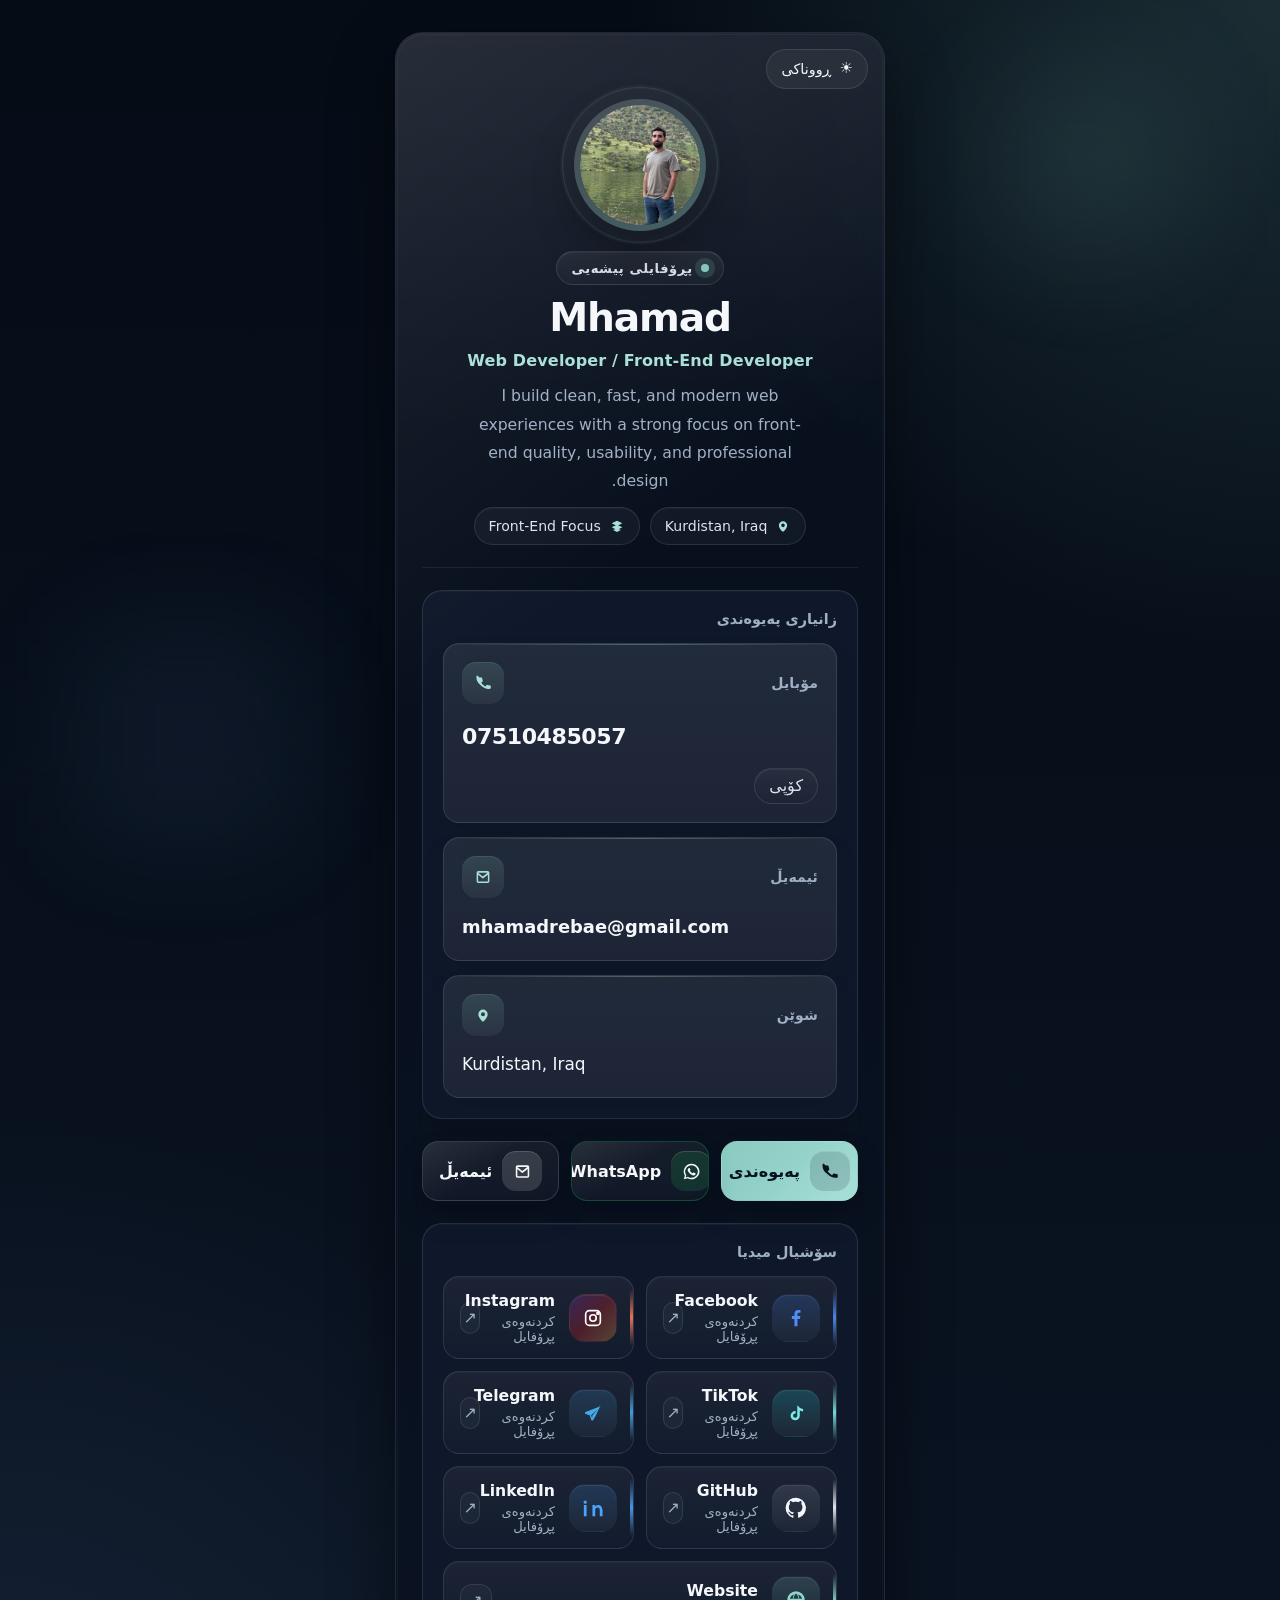
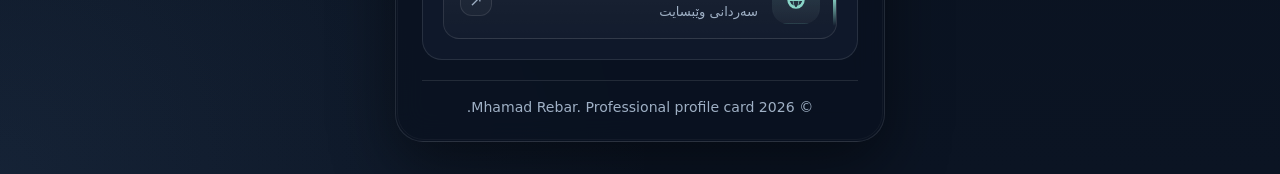
==== commit 5817c47b: "Add files via upload" ====
--- a/index.html
+++ b/index.html
@@ -99,68 +99,72 @@
           <!-- Contact data: update phone, email, and location here. -->
           <dl class="details-grid">
             <div class="detail-item">
-              <span class="detail-item__icon" aria-hidden="true">
-                <svg viewBox="0 0 24 24" focusable="false">
-                  <path
-                    d="M7.3 4.5h2.6c.4 0 .7.2.8.6l1 4a1 1 0 0 1-.3 1l-1.7 1.5a14.2 14.2 0 0 0 2.7 2.9 13.1 13.1 0 0 0 2.9 2.1l1.4-1.8a1 1 0 0 1 1-.3l4.1.9c.4.1.6.4.6.8v2.6c0 .5-.4.9-.9 1a8.2 8.2 0 0 1-2 .2c-3.7 0-7.5-1.9-11-5.4C5.1 12 3.2 8.3 3.2 4.7c0-.5 0-1.2.2-1.9.1-.5.5-.8.9-.8Z"
-                  />
-                </svg>
-              </span>
-              <div class="detail-item__content">
-                <dt>مۆبایل</dt>
-                <dd>
-                  <a class="detail-link" href="tel:+9647510485057" dir="ltr">
-                    07510485057
-                  </a>
-                  <button
-                    class="copy-chip"
-                    type="button"
-                    data-copy-phone
-                    data-copy-value="07510485057"
-                    aria-label="کۆپی کردنی ژمارەی مۆبایل"
-                  >
-                    کۆپی
-                  </button>
-                </dd>
-              </div>
+              <dt class="detail-item__header">
+                <span class="detail-item__label">مۆبایل</span>
+                <span class="detail-item__icon" aria-hidden="true">
+                  <svg viewBox="0 0 24 24" focusable="false">
+                    <path
+                      d="M7.3 4.5h2.6c.4 0 .7.2.8.6l1 4a1 1 0 0 1-.3 1l-1.7 1.5a14.2 14.2 0 0 0 2.7 2.9 13.1 13.1 0 0 0 2.9 2.1l1.4-1.8a1 1 0 0 1 1-.3l4.1.9c.4.1.6.4.6.8v2.6c0 .5-.4.9-.9 1a8.2 8.2 0 0 1-2 .2c-3.7 0-7.5-1.9-11-5.4C5.1 12 3.2 8.3 3.2 4.7c0-.5 0-1.2.2-1.9.1-.5.5-.8.9-.8Z"
+                    />
+                  </svg>
+                </span>
+              </dt>
+              <dd class="detail-item__body">
+                <a
+                  class="detail-link detail-link--phone"
+                  href="tel:+9647510485057"
+                  dir="ltr"
+                >
+                  07510485057
+                </a>
+                <button
+                  class="copy-chip"
+                  type="button"
+                  data-copy-phone
+                  data-copy-value="07510485057"
+                  aria-label="کۆپی کردنی ژمارەی مۆبایل"
+                >
+                  کۆپی
+                </button>
+              </dd>
             </div>
 
             <div class="detail-item">
-              <span class="detail-item__icon" aria-hidden="true">
-                <svg viewBox="0 0 24 24" focusable="false">
-                  <path
-                    d="M3.5 6.2A2.2 2.2 0 0 1 5.7 4h12.6a2.2 2.2 0 0 1 2.2 2.2v11.6a2.2 2.2 0 0 1-2.2 2.2H5.7a2.2 2.2 0 0 1-2.2-2.2V6.2Zm2 .2 6.2 5 6.3-5H5.5Zm13 2.5-6.1 4.8a1 1 0 0 1-1.2 0L5.5 8.9v8.9c0 .1.1.2.2.2h12.6c.1 0 .2-.1.2-.2V8.9Z"
-                  />
-                </svg>
-              </span>
-              <div class="detail-item__content">
-                <dt>ئیمەیڵ</dt>
-                <dd>
-                  <a
-                    class="detail-link"
-                    href="mailto:mhamadrebae@gmail.com"
-                    dir="ltr"
-                  >
-                    mhamadrebae@gmail.com
-                  </a>
-                </dd>
-              </div>
+              <dt class="detail-item__header">
+                <span class="detail-item__label">ئیمەیڵ</span>
+                <span class="detail-item__icon" aria-hidden="true">
+                  <svg viewBox="0 0 24 24" focusable="false">
+                    <path
+                      d="M3.5 6.2A2.2 2.2 0 0 1 5.7 4h12.6a2.2 2.2 0 0 1 2.2 2.2v11.6a2.2 2.2 0 0 1-2.2 2.2H5.7a2.2 2.2 0 0 1-2.2-2.2V6.2Zm2 .2 6.2 5 6.3-5H5.5Zm13 2.5-6.1 4.8a1 1 0 0 1-1.2 0L5.5 8.9v8.9c0 .1.1.2.2.2h12.6c.1 0 .2-.1.2-.2V8.9Z"
+                    />
+                  </svg>
+                </span>
+              </dt>
+              <dd class="detail-item__body">
+                <a
+                  class="detail-link detail-link--email"
+                  href="mailto:mhamadrebae@gmail.com"
+                  dir="ltr"
+                >
+                  mhamadrebae@gmail.com
+                </a>
+              </dd>
             </div>
 
             <div class="detail-item">
-              <span class="detail-item__icon" aria-hidden="true">
-                <svg viewBox="0 0 24 24" focusable="false">
-                  <path
-                    d="M12 21s-6.2-4.7-6.2-10A6.2 6.2 0 1 1 18.2 11c0 5.3-6.2 10-6.2 10Zm0-7.3a2.7 2.7 0 1 0 0-5.4 2.7 2.7 0 0 0 0 5.4Z"
-                  />
-                </svg>
-              </span>
-              <div class="detail-item__content">
-                <dt>شوێن</dt>
-                <dd>
-                  <span class="detail-text">Kurdistan, Iraq</span>
-                </dd>
-              </div>
+              <dt class="detail-item__header">
+                <span class="detail-item__label">شوێن</span>
+                <span class="detail-item__icon" aria-hidden="true">
+                  <svg viewBox="0 0 24 24" focusable="false">
+                    <path
+                      d="M12 21s-6.2-4.7-6.2-10A6.2 6.2 0 1 1 18.2 11c0 5.3-6.2 10-6.2 10Zm0-7.3a2.7 2.7 0 1 0 0-5.4 2.7 2.7 0 0 0 0 5.4Z"
+                    />
+                  </svg>
+                </span>
+              </dt>
+              <dd class="detail-item__body">
+                <span class="detail-text">Kurdistan, Iraq</span>
+              </dd>
             </div>
           </dl>
         </section>
--- a/style.css
+++ b/style.css
@@ -374,22 +374,51 @@
 .details-grid {
   margin: 0;
   display: grid;
-  gap: 12px;
+  gap: 14px;
 }
 
 .detail-item {
+  position: relative;
   display: grid;
-  grid-template-columns: auto 1fr;
-  align-items: start;
   gap: 14px;
-  padding: 16px;
+  padding: 18px;
   border-radius: var(--radius-md);
-  background: rgba(255, 255, 255, 0.03);
+  background:
+    linear-gradient(180deg, rgba(255, 255, 255, 0.05), rgba(255, 255, 255, 0.025)),
+    rgba(255, 255, 255, 0.03);
   border: 1px solid var(--border);
+  box-shadow:
+    inset 0 1px 0 rgba(255, 255, 255, 0.03),
+    0 16px 26px rgba(0, 0, 0, 0.1);
   transition:
     transform var(--transition),
     border-color var(--transition),
     box-shadow var(--transition);
+}
+
+.detail-item::before {
+  content: "";
+  position: absolute;
+  inset-inline: 18px;
+  inset-block-start: 0;
+  height: 1px;
+  background: linear-gradient(90deg, transparent, rgba(168, 224, 215, 0.4), transparent);
+  opacity: 0.75;
+}
+
+.detail-item__header {
+  margin: 0;
+  display: flex;
+  align-items: center;
+  justify-content: space-between;
+  gap: 16px;
+}
+
+.detail-item__label {
+  color: var(--muted);
+  font-size: 0.88rem;
+  font-weight: 700;
+  letter-spacing: 0.01em;
 }
 
 .detail-item__icon {
@@ -398,9 +427,10 @@
   border-radius: 14px;
   display: inline-grid;
   place-items: center;
-  background: linear-gradient(180deg, rgba(130, 198, 188, 0.16), rgba(255, 255, 255, 0.04));
+  background: linear-gradient(180deg, rgba(130, 198, 188, 0.18), rgba(255, 255, 255, 0.05));
   color: var(--accent-strong);
   box-shadow: inset 0 1px 0 rgba(255, 255, 255, 0.08);
+  flex-shrink: 0;
 }
 
 .detail-item__icon svg {
@@ -409,45 +439,63 @@
   fill: currentColor;
 }
 
-.detail-item__content {
-  min-width: 0;
-}
-
-.detail-item dt {
-  margin: 0 0 6px;
-  color: var(--muted);
-  font-size: 0.82rem;
-}
-
-.detail-item dd {
+.detail-item__body {
   margin: 0;
   display: flex;
-  align-items: center;
-  justify-content: space-between;
+  flex-direction: column;
+  align-items: flex-start;
+  justify-content: flex-start;
   gap: 12px;
 }
 
 .detail-link,
 .detail-text {
+  min-width: 0;
+  max-width: 100%;
   color: var(--text);
-  font-size: 0.98rem;
+  font-size: 1.06rem;
   text-decoration: none;
   unicode-bidi: plaintext;
+  overflow-wrap: anywhere;
   word-break: break-word;
+  line-height: 1.7;
 }
 
 .detail-link {
   font-weight: 600;
 }
 
+.detail-link--phone,
+.detail-link--email,
+.detail-text {
+  display: block;
+  width: 100%;
+}
+
+.detail-link--phone {
+  font-size: clamp(1.18rem, 3.8vw, 1.38rem);
+  letter-spacing: -0.02em;
+}
+
+.detail-link--email {
+  font-size: clamp(1.02rem, 3.2vw, 1.12rem);
+}
+
+.detail-link[dir="ltr"] {
+  direction: ltr;
+  text-align: left;
+}
+
 .copy-chip {
   flex-shrink: 0;
+  align-self: flex-start;
   min-height: 36px;
-  padding: 0 12px;
+  padding: 0 14px;
   border: 1px solid var(--border);
   border-radius: 999px;
   background: linear-gradient(180deg, var(--surface-soft), transparent);
   color: var(--soft);
+  box-shadow: inset 0 1px 0 rgba(255, 255, 255, 0.05);
   transition:
     transform var(--transition),
     background-color var(--transition),
@@ -770,16 +818,6 @@
   }
 }
 
-@media (min-width: 430px) {
-  .details-grid {
-    grid-template-columns: repeat(2, minmax(0, 1fr));
-  }
-
-  .details-grid .detail-item:last-child {
-    grid-column: 1 / -1;
-  }
-}
-
 @media (min-width: 520px) {
   body {
     padding: 32px 20px;
